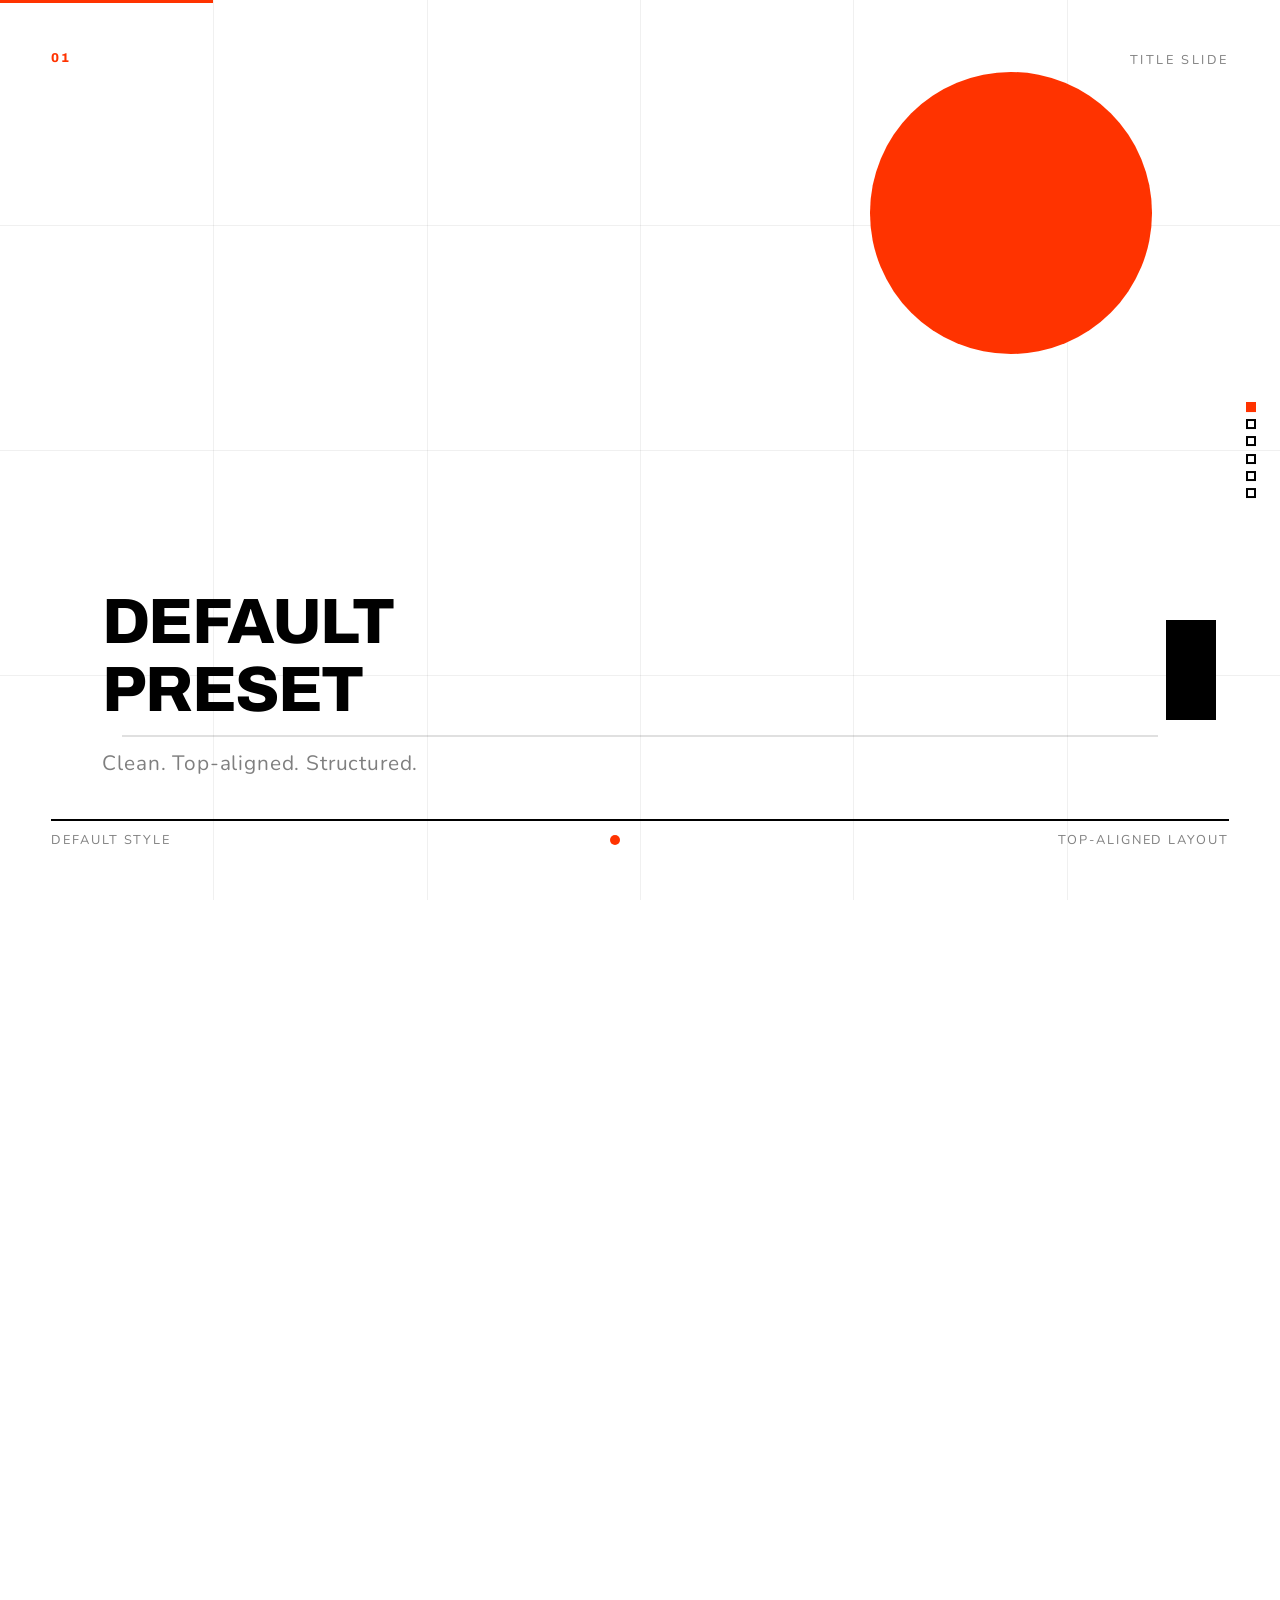
==== style-samples/00-default.html @ 344e5ce3 "update" ====
<!DOCTYPE html>
<html lang="en">
<head>
    <meta charset="UTF-8">
    <meta name="viewport" content="width=device-width, initial-scale=1.0">
    <title>Default - All Layouts</title>

    <!-- Google Fonts: Archivo (display) + Nunito (body) -->
    <link rel="preconnect" href="https://fonts.googleapis.com">
    <link rel="preconnect" href="https://fonts.gstatic.com" crossorigin>
    <link href="https://fonts.googleapis.com/css2?family=Archivo:wght@400;800&family=Nunito:wght@400;600&display=swap" rel="stylesheet">

    <style>
        /* ===========================================
           VIEWPORT FITTING: MANDATORY BASE STYLES
           =========================================== */
        html, body {
            height: 100%;
            overflow-x: hidden;
        }
        html {
            scroll-snap-type: y mandatory;
            scroll-behavior: smooth;
        }
        .slide {
            width: 100vw;
            height: 100vh;
            height: 100dvh;
            overflow: hidden;
            scroll-snap-align: start;
            display: flex;
            flex-direction: column;
            position: relative;
        }
        .slide-content {
            flex: 1;
            display: flex;
            flex-direction: column;
            justify-content: center;
            max-height: 100%;
            overflow: hidden;
            padding: var(--slide-padding);
        }
        :root {
            --title-size: clamp(1.5rem, 5vw, 4rem);
            --h2-size: clamp(1.25rem, 3.5vw, 2.5rem);
            --h3-size: clamp(1rem, 2.5vw, 1.75rem);
            --body-size: clamp(0.875rem, 1.5vw, 1.5rem);
            --small-size: clamp(0.75rem, 1.2vw, 1.125rem);
            --slide-padding: clamp(1rem, 4vw, 4rem);
            --content-gap: clamp(0.5rem, 2vw, 2rem);
            --element-gap: clamp(0.25rem, 1vw, 1rem);
        }
        .card, .container, .content-box {
            max-width: min(90vw, 1000px);
            max-height: min(80vh, 700px);
        }
        .feature-list, .bullet-list { gap: clamp(0.4rem, 1vh, 1rem); }
        .feature-list li, .bullet-list li { font-size: var(--body-size); line-height: 1.4; }
        .grid {
            display: grid;
            grid-template-columns: repeat(auto-fit, minmax(min(100%, 250px), 1fr));
            gap: clamp(0.5rem, 1.5vw, 1rem);
        }
        img, .image-container {
            max-width: 100%;
            max-height: min(50vh, 400px);
            object-fit: contain;
        }

        @media (max-height: 700px) {
            :root {
                --slide-padding: clamp(0.75rem, 3vw, 2rem);
                --content-gap: clamp(0.4rem, 1.5vw, 1rem);
                --title-size: clamp(1.25rem, 4.5vw, 2.5rem);
                --h2-size: clamp(1rem, 3vw, 1.75rem);
            }
        }
        @media (max-height: 600px) {
            :root {
                --slide-padding: clamp(0.5rem, 2.5vw, 1.5rem);
                --content-gap: clamp(0.3rem, 1vw, 0.75rem);
                --title-size: clamp(1.1rem, 4vw, 2rem);
                --body-size: clamp(0.8rem, 1.3vw, 1.125rem);
            }
            .nav-dots, .keyboard-hint, .decorative { display: none; }
        }
        @media (max-height: 500px) {
            :root {
                --slide-padding: clamp(0.4rem, 2vw, 1rem);
                --title-size: clamp(1rem, 3.5vw, 1.5rem);
                --h2-size: clamp(0.9rem, 2.5vw, 1.25rem);
                --body-size: clamp(0.75rem, 1.1vw, 1rem);
            }
        }
        @media (max-width: 600px) {
            :root { --title-size: clamp(1.25rem, 7vw, 2.5rem); }
            .grid { grid-template-columns: 1fr; }
        }
        @media (prefers-reduced-motion: reduce) {
            *, *::before, *::after {
                animation-duration: 0.01ms !important;
                transition-duration: 0.2s !important;
            }
            html { scroll-behavior: auto; }
        }

        /* ===========================================
           DEFAULT: THEME
           Based on Swiss Modern with top-aligned content
           =========================================== */
        * { margin: 0; padding: 0; box-sizing: border-box; }

        :root {
            --bg-primary: #ffffff;
            --accent: #ff3300;
            --text-primary: #000000;
            --text-secondary: rgba(0, 0, 0, 0.5);
            --grid-color: rgba(0, 0, 0, 0.06);
            --border-color: rgba(0, 0, 0, 0.12);

            --font-display: 'Archivo', sans-serif;
            --font-body: 'Nunito', sans-serif;

            --ease-out-expo: cubic-bezier(0.16, 1, 0.3, 1);
            --label-size: clamp(0.6rem, 1vw, 0.8rem);
            --subtitle-size: clamp(0.85rem, 1.8vw, 1.3rem);
            --code-size: clamp(0.65rem, 1.2vw, 0.95rem);
        }

        body {
            font-family: var(--font-body);
            background: var(--bg-primary);
            color: var(--text-primary);
            -webkit-font-smoothing: antialiased;
        }

        /* ===========================================
           SHARED: GRID BACKGROUND
           =========================================== */
        .swiss-grid {
            position: absolute;
            inset: 0;
            pointer-events: none;
        }
        .swiss-grid-line {
            position: absolute;
            background: var(--grid-color);
        }
        .swiss-grid-line.v { width: 1px; top: 0; bottom: 0; }
        .swiss-grid-line.h { height: 1px; left: 0; right: 0; }
        .swiss-grid-line:nth-child(1) { left: 16.666%; }
        .swiss-grid-line:nth-child(2) { left: 33.333%; }
        .swiss-grid-line:nth-child(3) { left: 50%; }
        .swiss-grid-line:nth-child(4) { left: 66.666%; }
        .swiss-grid-line:nth-child(5) { left: 83.333%; }
        .swiss-grid-line:nth-child(6) { top: 25%; }
        .swiss-grid-line:nth-child(7) { top: 50%; }
        .swiss-grid-line:nth-child(8) { top: 75%; }

        /* ===========================================
           SHARED: REVEAL ANIMATIONS
           =========================================== */
        .reveal {
            opacity: 0;
            transform: translateY(20px);
            transition: opacity 0.3s var(--ease-out-expo),
                        transform 0.3s var(--ease-out-expo);
        }
        .slide.visible .reveal {
            opacity: 1;
            transform: translateY(0);
        }
        .slide.visible .reveal:nth-child(1) { transition-delay: 0.05s; }
        .slide.visible .reveal:nth-child(2) { transition-delay: 0.1s; }
        .slide.visible .reveal:nth-child(3) { transition-delay: 0.15s; }
        .slide.visible .reveal:nth-child(4) { transition-delay: 0.2s; }
        .slide.visible .reveal:nth-child(5) { transition-delay: 0.25s; }
        .slide.visible .reveal:nth-child(6) { transition-delay: 0.3s; }

        /* Shared bottom rule */
        .bottom-rule {
            position: absolute;
            bottom: var(--slide-padding);
            left: var(--slide-padding);
            right: var(--slide-padding);
            display: flex;
            align-items: center;
            justify-content: space-between;
            border-top: 2px solid var(--text-primary);
            padding-top: clamp(0.3rem, 0.8vw, 0.6rem);
            opacity: 0;
            transition: opacity 0.3s ease 0.25s;
        }
        .slide.visible .bottom-rule { opacity: 1; }
        .bottom-rule span {
            font-family: var(--font-body);
            font-size: var(--label-size);
            letter-spacing: 0.15em;
            text-transform: uppercase;
            color: var(--text-secondary);
        }
        .bottom-rule .red-dot {
            width: clamp(6px, 0.8vw, 10px);
            height: clamp(6px, 0.8vw, 10px);
            background: var(--accent);
            border-radius: 50%;
        }

        /* Slide type label */
        .slide-type-label {
            position: absolute;
            top: var(--slide-padding);
            right: var(--slide-padding);
            font-size: var(--label-size);
            letter-spacing: 0.2em;
            text-transform: uppercase;
            color: var(--text-secondary);
            opacity: 0;
            transition: opacity 0.3s ease 0.15s;
        }
        .slide.visible .slide-type-label { opacity: 1; }

        /* Slide number */
        .slide-num {
            position: absolute;
            top: var(--slide-padding);
            left: var(--slide-padding);
            font-family: var(--font-display);
            font-size: var(--label-size);
            font-weight: 800;
            letter-spacing: 0.15em;
            color: var(--accent);
            opacity: 0;
            transition: opacity 0.3s ease;
        }
        .slide.visible .slide-num { opacity: 1; }

        /* ===========================================
           1. TITLE SLIDE
           Content title top-left, subtitle below with barline
           =========================================== */
        .slide.title-slide {
            background: var(--bg-primary);
            padding: var(--slide-padding);
        }

        .title-slide .slide-content {
            display: flex;
            flex-direction: column;
            justify-content: flex-end;
            padding-bottom: clamp(3rem, 8vh, 6rem);
        }

        /* Large red circle */
        .geo-circle {
            position: absolute;
            top: clamp(2rem, 8vh, 6rem);
            right: clamp(2rem, 10vw, 8rem);
            width: clamp(120px, 22vw, 300px);
            height: clamp(120px, 22vw, 300px);
            border-radius: 50%;
            background: var(--accent);
            transform: scale(0);
            opacity: 0;
            transition: transform 0.3s var(--ease-out-expo) 0.12s,
                        opacity 0.25s ease 0.12s;
        }
        .slide.visible .geo-circle {
            transform: scale(1);
            opacity: 1;
        }

        /* Black rectangle */
        .geo-rect {
            position: absolute;
            bottom: clamp(5rem, 20vh, 14rem);
            right: clamp(1.5rem, 5vw, 4rem);
            width: clamp(25px, 4vw, 50px);
            height: clamp(50px, 9vw, 100px);
            background: var(--text-primary);
            transform: scaleY(0);
            transform-origin: bottom;
            opacity: 0;
            transition: transform 0.3s var(--ease-out-expo) 0.2s,
                        opacity 0.2s ease 0.2s;
        }
        .slide.visible .geo-rect {
            transform: scaleY(1);
            opacity: 1;
        }

        .title-slide h1 {
            font-family: var(--font-display);
            font-size: var(--title-size);
            font-weight: 800;
            line-height: 1.05;
            letter-spacing: -0.03em;
            text-transform: uppercase;
            max-width: 60%;
        }

        /* Slim barline below title with equal left/right margin */
        .title-barline {
            width: calc(100% - clamp(1rem, 3vw, 3rem));
            height: 2px;
            background: var(--border-color);
            margin: clamp(0.4rem, 1vw, 0.75rem) auto;
            margin-left: clamp(0.5rem, 1.5vw, 1.5rem);
            margin-right: clamp(0.5rem, 1.5vw, 1.5rem);
            transform: scaleX(0);
            transform-origin: left;
            transition: transform 0.4s var(--ease-out-expo) 0.15s;
        }
        .slide.visible .title-barline { transform: scaleX(1); }

        .title-slide .subtitle {
            font-family: var(--font-body);
            font-size: var(--subtitle-size);
            color: var(--text-secondary);
            letter-spacing: 0.04em;
        }

        /* ===========================================
           2. CONTENT SLIDE
           Title top-left, body top-aligned
           =========================================== */
        .slide.content-slide {
            background: var(--bg-primary);
            padding: var(--slide-padding);
        }

        .content-slide .slide-content {
            display: grid;
            grid-template-columns: 1fr 1fr;
            gap: clamp(2rem, 5vw, 5rem);
            align-items: start;
            justify-content: start;
            padding-top: clamp(3rem, 6vh, 5rem);
            padding-bottom: clamp(3rem, 6vh, 5rem);
        }

        .content-left h2 {
            font-family: var(--font-display);
            font-size: var(--h2-size);
            font-weight: 800;
            text-transform: uppercase;
            letter-spacing: -0.02em;
            line-height: 1.1;
        }

        .content-left .red-bar {
            width: clamp(40px, 6vw, 80px);
            height: 4px;
            background: var(--accent);
            margin-top: clamp(0.5rem, 1.5vw, 1rem);
            margin-bottom: clamp(0.5rem, 1.5vw, 1rem);
            transform: scaleX(0);
            transform-origin: left;
            transition: transform 0.4s var(--ease-out-expo) 0.15s;
        }
        .slide.visible .content-left .red-bar { transform: scaleX(1); }

        .content-left .lead-text {
            font-size: var(--body-size);
            color: var(--text-secondary);
            line-height: 1.6;
            max-width: 35ch;
        }

        .content-right {
            display: flex;
            flex-direction: column;
            gap: clamp(0.5rem, 1.2vh, 1rem);
        }

        .content-right .bullet-item {
            display: flex;
            align-items: flex-start;
            gap: clamp(0.5rem, 1.2vw, 1rem);
            font-size: var(--body-size);
            line-height: 1.5;
        }

        .bullet-marker {
            flex-shrink: 0;
            width: clamp(16px, 2vw, 24px);
            height: clamp(16px, 2vw, 24px);
            border: 2px solid var(--text-primary);
            margin-top: 2px;
        }
        .bullet-marker.circle { border-radius: 50%; }
        .bullet-marker.filled { background: var(--accent); border-color: var(--accent); }

        .bullet-item strong {
            font-weight: 600;
            display: block;
            font-family: var(--font-display);
            font-size: clamp(0.7rem, 1.2vw, 0.9rem);
            text-transform: uppercase;
            letter-spacing: 0.03em;
        }

        .bullet-item .desc {
            color: var(--text-secondary);
            font-size: var(--small-size);
        }

        @media (max-width: 600px) {
            .content-slide .slide-content {
                grid-template-columns: 1fr;
                gap: var(--content-gap);
            }
        }

        /* ===========================================
           3. FEATURE GRID SLIDE
           Title top-left, grid top-aligned
           =========================================== */
        .slide.grid-slide {
            background: var(--bg-primary);
            padding: var(--slide-padding);
        }

        .grid-slide .slide-content {
            display: flex;
            flex-direction: column;
            justify-content: flex-start;
            gap: var(--content-gap);
            padding-top: clamp(3rem, 6vh, 5rem);
            padding-bottom: clamp(3rem, 6vh, 5rem);
        }

        .grid-slide h2 {
            font-family: var(--font-display);
            font-size: var(--h2-size);
            font-weight: 800;
            text-transform: uppercase;
            letter-spacing: -0.02em;
        }

        .swiss-feature-grid {
            display: grid;
            grid-template-columns: repeat(3, 1fr);
            gap: 0;
            border: 2px solid var(--text-primary);
        }

        .swiss-feature-cell {
            padding: clamp(0.75rem, 2vw, 1.5rem);
            border-right: 1px solid var(--border-color);
            border-bottom: 1px solid var(--border-color);
            position: relative;
        }
        .swiss-feature-cell:nth-child(3n) { border-right: none; }
        .swiss-feature-cell:nth-child(n+4) { border-bottom: none; }

        .cell-number {
            font-family: var(--font-display);
            font-size: clamp(1.5rem, 3vw, 2.5rem);
            font-weight: 800;
            color: var(--accent);
            line-height: 1;
            margin-bottom: clamp(0.3rem, 0.8vw, 0.5rem);
        }

        .swiss-feature-cell h3 {
            font-family: var(--font-display);
            font-size: clamp(0.65rem, 1.1vw, 0.85rem);
            font-weight: 800;
            text-transform: uppercase;
            letter-spacing: 0.05em;
            margin-bottom: clamp(0.15rem, 0.4vw, 0.3rem);
        }

        .swiss-feature-cell p {
            font-size: var(--small-size);
            color: var(--text-secondary);
            line-height: 1.4;
        }

        @media (max-width: 600px) {
            .swiss-feature-grid { grid-template-columns: repeat(2, 1fr); }
            .swiss-feature-cell:nth-child(3n) { border-right: 1px solid var(--border-color); }
            .swiss-feature-cell:nth-child(2n) { border-right: none; }
            .swiss-feature-cell:nth-child(n+4) { border-bottom: 1px solid var(--border-color); }
            .swiss-feature-cell:nth-child(n+5) { border-bottom: none; }
        }

        /* ===========================================
           4. CODE SLIDE
           =========================================== */
        .slide.code-slide {
            background: var(--bg-primary);
            padding: var(--slide-padding);
        }

        .code-slide .slide-content {
            display: flex;
            flex-direction: column;
            justify-content: flex-start;
            gap: var(--content-gap);
            padding-top: clamp(3rem, 6vh, 5rem);
            padding-bottom: clamp(3rem, 6vh, 5rem);
        }

        .code-slide h2 {
            font-family: var(--font-display);
            font-size: var(--h2-size);
            font-weight: 800;
            text-transform: uppercase;
            letter-spacing: -0.02em;
        }

        .code-container {
            border: 2px solid var(--text-primary);
            background: #fafafa;
        }

        .code-tab-bar {
            display: flex;
            border-bottom: 2px solid var(--text-primary);
        }

        .code-tab {
            padding: clamp(0.3rem, 0.8vw, 0.6rem) clamp(0.75rem, 2vw, 1.5rem);
            font-family: var(--font-display);
            font-size: var(--small-size);
            font-weight: 800;
            text-transform: uppercase;
            letter-spacing: 0.1em;
            border-right: 1px solid var(--border-color);
        }
        .code-tab.active {
            background: var(--text-primary);
            color: var(--bg-primary);
        }

        .code-container pre {
            padding: clamp(0.75rem, 2vw, 1.5rem);
            font-family: 'Courier New', monospace;
            font-size: var(--code-size);
            line-height: 1.7;
            overflow-x: auto;
        }

        .code-container .kw { color: var(--accent); font-weight: 600; }
        .code-container .str { color: #2e7d32; }
        .code-container .fn { color: #1565c0; }
        .code-container .cm { color: rgba(0,0,0,0.35); font-style: italic; }
        .code-container .num { color: #e65100; }

        /* ===========================================
           5. QUOTE SLIDE
           =========================================== */
        .slide.quote-slide {
            background: var(--text-primary);
            color: var(--bg-primary);
            padding: var(--slide-padding);
        }

        .quote-slide .slide-content {
            display: flex;
            flex-direction: column;
            justify-content: center;
            padding-left: clamp(3rem, 10vw, 10rem);
            padding-right: clamp(3rem, 10vw, 10rem);
        }

        .quote-slide .red-bar-h {
            width: clamp(60px, 8vw, 120px);
            height: 4px;
            background: var(--accent);
            margin-bottom: clamp(1rem, 3vw, 2rem);
            transform: scaleX(0);
            transform-origin: left;
            transition: transform 0.4s var(--ease-out-expo) 0.1s;
        }
        .slide.visible .quote-slide .red-bar-h,
        .quote-slide.visible .red-bar-h { transform: scaleX(1); }

        .quote-slide blockquote {
            font-family: var(--font-display);
            font-size: clamp(1.25rem, 3.5vw, 2.75rem);
            font-weight: 800;
            line-height: 1.2;
            letter-spacing: -0.02em;
            text-transform: uppercase;
            max-width: 18ch;
        }

        .quote-slide .attribution {
            font-family: var(--font-body);
            font-size: var(--body-size);
            color: rgba(255, 255, 255, 0.4);
            margin-top: clamp(1rem, 2.5vw, 2rem);
            letter-spacing: 0.1em;
            text-transform: uppercase;
        }

        .quote-slide .bottom-rule { border-color: rgba(255,255,255,0.2); }
        .quote-slide .bottom-rule span { color: rgba(255,255,255,0.3); }
        .quote-slide .slide-type-label { color: rgba(255,255,255,0.3); }
        .quote-slide .slide-num { color: var(--accent); }

        /* Large outline circle on quote slide */
        .quote-circle {
            position: absolute;
            right: clamp(2rem, 8vw, 6rem);
            top: 50%;
            transform: translateY(-50%) scale(0);
            width: clamp(150px, 28vw, 350px);
            height: clamp(150px, 28vw, 350px);
            border: 3px solid rgba(255, 255, 255, 0.06);
            border-radius: 50%;
            opacity: 0;
            transition: transform 0.4s var(--ease-out-expo) 0.15s,
                        opacity 0.3s ease 0.15s;
        }
        .quote-slide.visible .quote-circle {
            transform: translateY(-50%) scale(1);
            opacity: 1;
        }

        /* ===========================================
           6. IMAGE SLIDE
           =========================================== */
        .slide.image-slide {
            background: var(--bg-primary);
            padding: var(--slide-padding);
        }

        .image-slide .slide-content {
            display: grid;
            grid-template-columns: 1fr 1fr;
            gap: clamp(2rem, 5vw, 5rem);
            align-items: start;
            padding-top: clamp(3rem, 6vh, 5rem);
            padding-bottom: clamp(3rem, 6vh, 5rem);
        }

        .image-slide h2 {
            font-family: var(--font-display);
            font-size: var(--h2-size);
            font-weight: 800;
            text-transform: uppercase;
            letter-spacing: -0.02em;
            line-height: 1.1;
        }

        .image-slide .image-desc {
            font-size: var(--body-size);
            color: var(--text-secondary);
            line-height: 1.6;
            margin-top: clamp(0.5rem, 1.5vw, 1rem);
        }

        .image-placeholder {
            aspect-ratio: 4/3;
            max-height: min(50vh, 400px);
            border: 2px solid var(--text-primary);
            display: flex;
            flex-direction: column;
            align-items: center;
            justify-content: center;
            gap: clamp(0.3rem, 1vw, 0.75rem);
            position: relative;
        }

        /* Red corner accent on image */
        .image-placeholder::before {
            content: '';
            position: absolute;
            top: -2px;
            right: -2px;
            width: clamp(30px, 5vw, 60px);
            height: clamp(30px, 5vw, 60px);
            border-top: 4px solid var(--accent);
            border-right: 4px solid var(--accent);
        }

        .image-placeholder .ph-icon {
            font-size: clamp(2rem, 4vw, 3.5rem);
            color: var(--border-color);
        }
        .image-placeholder .ph-text {
            font-size: var(--small-size);
            color: var(--text-secondary);
            letter-spacing: 0.15em;
            text-transform: uppercase;
        }

        @media (max-width: 600px) {
            .image-slide .slide-content {
                grid-template-columns: 1fr;
                gap: var(--content-gap);
            }
        }

        /* ===========================================
           NAV DOTS
           =========================================== */
        .nav-dots {
            position: fixed;
            right: clamp(0.75rem, 2vw, 1.5rem);
            top: 50%;
            transform: translateY(-50%);
            display: flex;
            flex-direction: column;
            gap: clamp(6px, 0.8vh, 10px);
            z-index: 100;
        }
        .nav-dot {
            width: clamp(8px, 0.8vw, 10px);
            height: clamp(8px, 0.8vw, 10px);
            border: 2px solid var(--text-primary);
            background: transparent;
            cursor: pointer;
            transition: background 0.2s ease;
            padding: 0;
        }
        .nav-dot.active {
            background: var(--accent);
            border-color: var(--accent);
        }
        /* Invert dots on dark slides */
        .dots-inverted .nav-dot { border-color: #fff; }
        .dots-inverted .nav-dot.active { background: var(--accent); border-color: var(--accent); }

        .progress-bar {
            position: fixed;
            top: 0;
            left: 0;
            height: 3px;
            background: var(--accent);
            z-index: 100;
            transition: width 0.3s ease;
        }

        /* ===========================================
           RESPONSIVE OVERRIDES
           =========================================== */
        @media (max-height: 600px) {
            .geo-circle, .geo-rect, .swiss-grid, .quote-circle { display: none; }
        }
        @media (max-width: 600px) {
            .title-slide h1 { max-width: 100%; }
            .geo-circle {
                width: clamp(80px, 30vw, 160px);
                height: clamp(80px, 30vw, 160px);
            }
            .geo-rect { display: none; }
        }
    </style>
</head>
<body>

    <div class="progress-bar" id="progressBar"></div>
    <nav class="nav-dots" id="navDots"></nav>

    <!-- ============================================
         SLIDE 1: TITLE SLIDE
         Title top-left with barline + subtitle below
         ============================================ -->
    <section class="slide title-slide" data-slide="1">
        <div class="swiss-grid decorative">
            <div class="swiss-grid-line v"></div><div class="swiss-grid-line v"></div>
            <div class="swiss-grid-line v"></div><div class="swiss-grid-line v"></div>
            <div class="swiss-grid-line v"></div>
            <div class="swiss-grid-line h"></div><div class="swiss-grid-line h"></div>
            <div class="swiss-grid-line h"></div>
        </div>
        <div class="geo-circle decorative"></div>
        <div class="geo-rect decorative"></div>
        <div class="slide-num">01</div>
        <div class="slide-type-label">Title Slide</div>
        <div class="slide-content">
            <h1 class="reveal">Default<br>Preset</h1>
            <div class="title-barline reveal"></div>
            <p class="subtitle reveal">Clean. Top-aligned. Structured.</p>
        </div>
        <div class="bottom-rule">
            <span>Default Style</span>
            <div class="red-dot"></div>
            <span>Top-Aligned Layout</span>
        </div>
    </section>

    <!-- ============================================
         SLIDE 2: CONTENT SLIDE
         Title + body top-aligned
         ============================================ -->
    <section class="slide content-slide" data-slide="2">
        <div class="swiss-grid decorative">
            <div class="swiss-grid-line v"></div><div class="swiss-grid-line v"></div>
            <div class="swiss-grid-line v"></div><div class="swiss-grid-line v"></div>
            <div class="swiss-grid-line v"></div>
            <div class="swiss-grid-line h"></div><div class="swiss-grid-line h"></div>
            <div class="swiss-grid-line h"></div>
        </div>
        <div class="slide-num">02</div>
        <div class="slide-type-label">Content Slide</div>
        <div class="slide-content">
            <div class="content-left">
                <h2 class="reveal">Design<br>Principles</h2>
                <div class="red-bar"></div>
                <p class="lead-text reveal">Content is top-aligned for a structured, document-like reading flow. No vertical centering — everything anchors to the top.</p>
            </div>
            <div class="content-right">
                <div class="bullet-item reveal">
                    <div class="bullet-marker"></div>
                    <div>
                        <strong>Top alignment</strong>
                        <span class="desc">Content starts at the top for natural reading flow.</span>
                    </div>
                </div>
                <div class="bullet-item reveal">
                    <div class="bullet-marker circle"></div>
                    <div>
                        <strong>Title barline</strong>
                        <span class="desc">Slim divider separates title from subtitle with equal margins.</span>
                    </div>
                </div>
                <div class="bullet-item reveal">
                    <div class="bullet-marker filled"></div>
                    <div>
                        <strong>Swiss foundation</strong>
                        <span class="desc">Built on Swiss Modern — grid, geometry, red accent.</span>
                    </div>
                </div>
                <div class="bullet-item reveal">
                    <div class="bullet-marker"></div>
                    <div>
                        <strong>Structured layout</strong>
                        <span class="desc">Predictable content placement across all slide types.</span>
                    </div>
                </div>
            </div>
        </div>
        <div class="bottom-rule">
            <span>Principles</span>
            <div class="red-dot"></div>
            <span>02 / 06</span>
        </div>
    </section>

    <!-- ============================================
         SLIDE 3: FEATURE GRID SLIDE
         ============================================ -->
    <section class="slide grid-slide" data-slide="3">
        <div class="swiss-grid decorative">
            <div class="swiss-grid-line v"></div><div class="swiss-grid-line v"></div>
            <div class="swiss-grid-line v"></div><div class="swiss-grid-line v"></div>
            <div class="swiss-grid-line v"></div>
            <div class="swiss-grid-line h"></div><div class="swiss-grid-line h"></div>
            <div class="swiss-grid-line h"></div>
        </div>
        <div class="slide-num">03</div>
        <div class="slide-type-label">Feature Grid</div>
        <div class="slide-content">
            <h2 class="reveal">Capabilities</h2>
            <div class="swiss-feature-grid reveal">
                <div class="swiss-feature-cell">
                    <div class="cell-number">01</div>
                    <h3>Grid System</h3>
                    <p>6-column precision layout with baseline alignment</p>
                </div>
                <div class="swiss-feature-cell">
                    <div class="cell-number">02</div>
                    <h3>Type Scale</h3>
                    <p>Fluid clamp-based sizing from mobile to 4K</p>
                </div>
                <div class="swiss-feature-cell">
                    <div class="cell-number">03</div>
                    <h3>Motion</h3>
                    <p>Fast, professional transitions under 300ms</p>
                </div>
                <div class="swiss-feature-cell">
                    <div class="cell-number">04</div>
                    <h3>Geometry</h3>
                    <p>Pure CSS shapes as compositional accents</p>
                </div>
                <div class="swiss-feature-cell">
                    <div class="cell-number">05</div>
                    <h3>Color</h3>
                    <p>Black, white, red — nothing more needed</p>
                </div>
                <div class="swiss-feature-cell">
                    <div class="cell-number">06</div>
                    <h3>Accessible</h3>
                    <p>Keyboard nav, ARIA labels, reduced motion</p>
                </div>
            </div>
        </div>
        <div class="bottom-rule">
            <span>Features</span>
            <div class="red-dot"></div>
            <span>03 / 06</span>
        </div>
    </section>

    <!-- ============================================
         SLIDE 4: CODE SLIDE
         ============================================ -->
    <section class="slide code-slide" data-slide="4">
        <div class="swiss-grid decorative">
            <div class="swiss-grid-line v"></div><div class="swiss-grid-line v"></div>
            <div class="swiss-grid-line v"></div><div class="swiss-grid-line v"></div>
            <div class="swiss-grid-line v"></div>
            <div class="swiss-grid-line h"></div><div class="swiss-grid-line h"></div>
            <div class="swiss-grid-line h"></div>
        </div>
        <div class="slide-num">04</div>
        <div class="slide-type-label">Code Slide</div>
        <div class="slide-content">
            <h2 class="reveal">Configuration</h2>
            <div class="code-container reveal">
                <div class="code-tab-bar">
                    <div class="code-tab active">Theme.css</div>
                    <div class="code-tab">Layout</div>
                    <div class="code-tab">Grid</div>
                </div>
                <pre><span class="cm">/* Default — top-aligned Swiss Modern variant */</span>
<span class="kw">:root</span> {
    <span class="fn">--bg</span>:      <span class="str">#ffffff</span>;
    <span class="fn">--text</span>:    <span class="str">#000000</span>;
    <span class="fn">--accent</span>:  <span class="str">#ff3300</span>;

    <span class="fn">--font-display</span>: <span class="str">'Archivo'</span>, sans-serif;
    <span class="fn">--font-body</span>:    <span class="str">'Nunito'</span>, sans-serif;

    <span class="cm">/* Grid: 6 columns, strict alignment */</span>
    <span class="fn">--cols</span>:    <span class="num">6</span>;
    <span class="fn">--gutter</span>: <span class="kw">clamp</span>(<span class="num">0.5rem</span>, <span class="num">2vw</span>, <span class="num">2rem</span>);
}</pre>
            </div>
        </div>
        <div class="bottom-rule">
            <span>Setup</span>
            <div class="red-dot"></div>
            <span>04 / 06</span>
        </div>
    </section>

    <!-- ============================================
         SLIDE 5: QUOTE SLIDE
         ============================================ -->
    <section class="slide quote-slide" data-slide="5">
        <div class="quote-circle decorative"></div>
        <div class="slide-num">05</div>
        <div class="slide-type-label">Quote Slide</div>
        <div class="slide-content">
            <div class="red-bar-h reveal"></div>
            <blockquote class="reveal">
                Less, but better.
            </blockquote>
            <p class="attribution reveal">— Dieter Rams</p>
        </div>
        <div class="bottom-rule">
            <span>Inspiration</span>
            <div class="red-dot"></div>
            <span>05 / 06</span>
        </div>
    </section>

    <!-- ============================================
         SLIDE 6: IMAGE SLIDE
         ============================================ -->
    <section class="slide image-slide" data-slide="6">
        <div class="swiss-grid decorative">
            <div class="swiss-grid-line v"></div><div class="swiss-grid-line v"></div>
            <div class="swiss-grid-line v"></div><div class="swiss-grid-line v"></div>
            <div class="swiss-grid-line v"></div>
            <div class="swiss-grid-line h"></div><div class="swiss-grid-line h"></div>
            <div class="swiss-grid-line h"></div>
        </div>
        <div class="slide-num">06</div>
        <div class="slide-type-label">Image Slide</div>
        <div class="slide-content">
            <div>
                <h2 class="reveal">Visual<br>Reference</h2>
                <p class="image-desc reveal">Images are framed with precision — bordered, aligned to the grid, and accented with geometric marks.</p>
            </div>
            <div class="image-placeholder reveal">
                <div class="ph-icon">&#9633;</div>
                <div class="ph-text">Your image here</div>
            </div>
        </div>
        <div class="bottom-rule">
            <span>Media</span>
            <div class="red-dot"></div>
            <span>06 / 06</span>
        </div>
    </section>

    <script>
        /* ===========================================
           SLIDE PRESENTATION CONTROLLER
           =========================================== */
        class SlidePresentation {
            constructor() {
                this.slides = document.querySelectorAll('.slide');
                this.currentSlide = 0;
                this.setupIntersectionObserver();
                this.setupKeyboardNav();
                this.setupTouchNav();
                this.setupProgressBar();
                this.setupNavDots();
            }

            setupIntersectionObserver() {
                const observer = new IntersectionObserver(
                    (entries) => {
                        entries.forEach((entry) => {
                            if (entry.isIntersecting) {
                                entry.target.classList.add('visible');
                                const idx = Array.from(this.slides).indexOf(entry.target);
                                if (idx !== -1) {
                                    this.currentSlide = idx;
                                    this.updateNavDots();
                                    this.updateProgressBar();
                                    this.updateDotColors();
                                }
                            }
                        });
                    },
                    { threshold: 0.15 }
                );
                this.slides.forEach(slide => observer.observe(slide));
            }

            setupKeyboardNav() {
                document.addEventListener('keydown', (e) => {
                    if (['ArrowDown', 'ArrowRight', ' ', 'PageDown'].includes(e.key)) {
                        e.preventDefault();
                        this.goToSlide(this.currentSlide + 1);
                    } else if (['ArrowUp', 'ArrowLeft', 'PageUp'].includes(e.key)) {
                        e.preventDefault();
                        this.goToSlide(this.currentSlide - 1);
                    }
                });
            }

            setupTouchNav() {
                let startY = 0;
                document.addEventListener('touchstart', (e) => { startY = e.touches[0].clientY; });
                document.addEventListener('touchend', (e) => {
                    const diff = startY - e.changedTouches[0].clientY;
                    if (Math.abs(diff) > 50) {
                        this.goToSlide(this.currentSlide + (diff > 0 ? 1 : -1));
                    }
                });
            }

            setupProgressBar() {
                this.progressBar = document.getElementById('progressBar');
                this.updateProgressBar();
            }

            updateProgressBar() {
                if (!this.progressBar) return;
                const pct = ((this.currentSlide + 1) / this.slides.length) * 100;
                this.progressBar.style.width = pct + '%';
            }

            setupNavDots() {
                const container = document.getElementById('navDots');
                if (!container) return;
                this.slides.forEach((_, i) => {
                    const dot = document.createElement('button');
                    dot.className = 'nav-dot' + (i === 0 ? ' active' : '');
                    dot.setAttribute('aria-label', 'Go to slide ' + (i + 1));
                    dot.addEventListener('click', () => this.goToSlide(i));
                    container.appendChild(dot);
                });
            }

            updateNavDots() {
                document.querySelectorAll('.nav-dot').forEach((dot, i) => {
                    dot.classList.toggle('active', i === this.currentSlide);
                });
            }

            /* Invert nav dot colors on dark slides */
            updateDotColors() {
                const container = document.getElementById('navDots');
                if (!container) return;
                const current = this.slides[this.currentSlide];
                container.classList.toggle('dots-inverted', current.classList.contains('quote-slide'));
            }

            goToSlide(idx) {
                if (idx < 0 || idx >= this.slides.length) return;
                this.slides[idx].scrollIntoView({ behavior: 'smooth' });
            }
        }

        new SlidePresentation();
    </script>

</body>
</html>
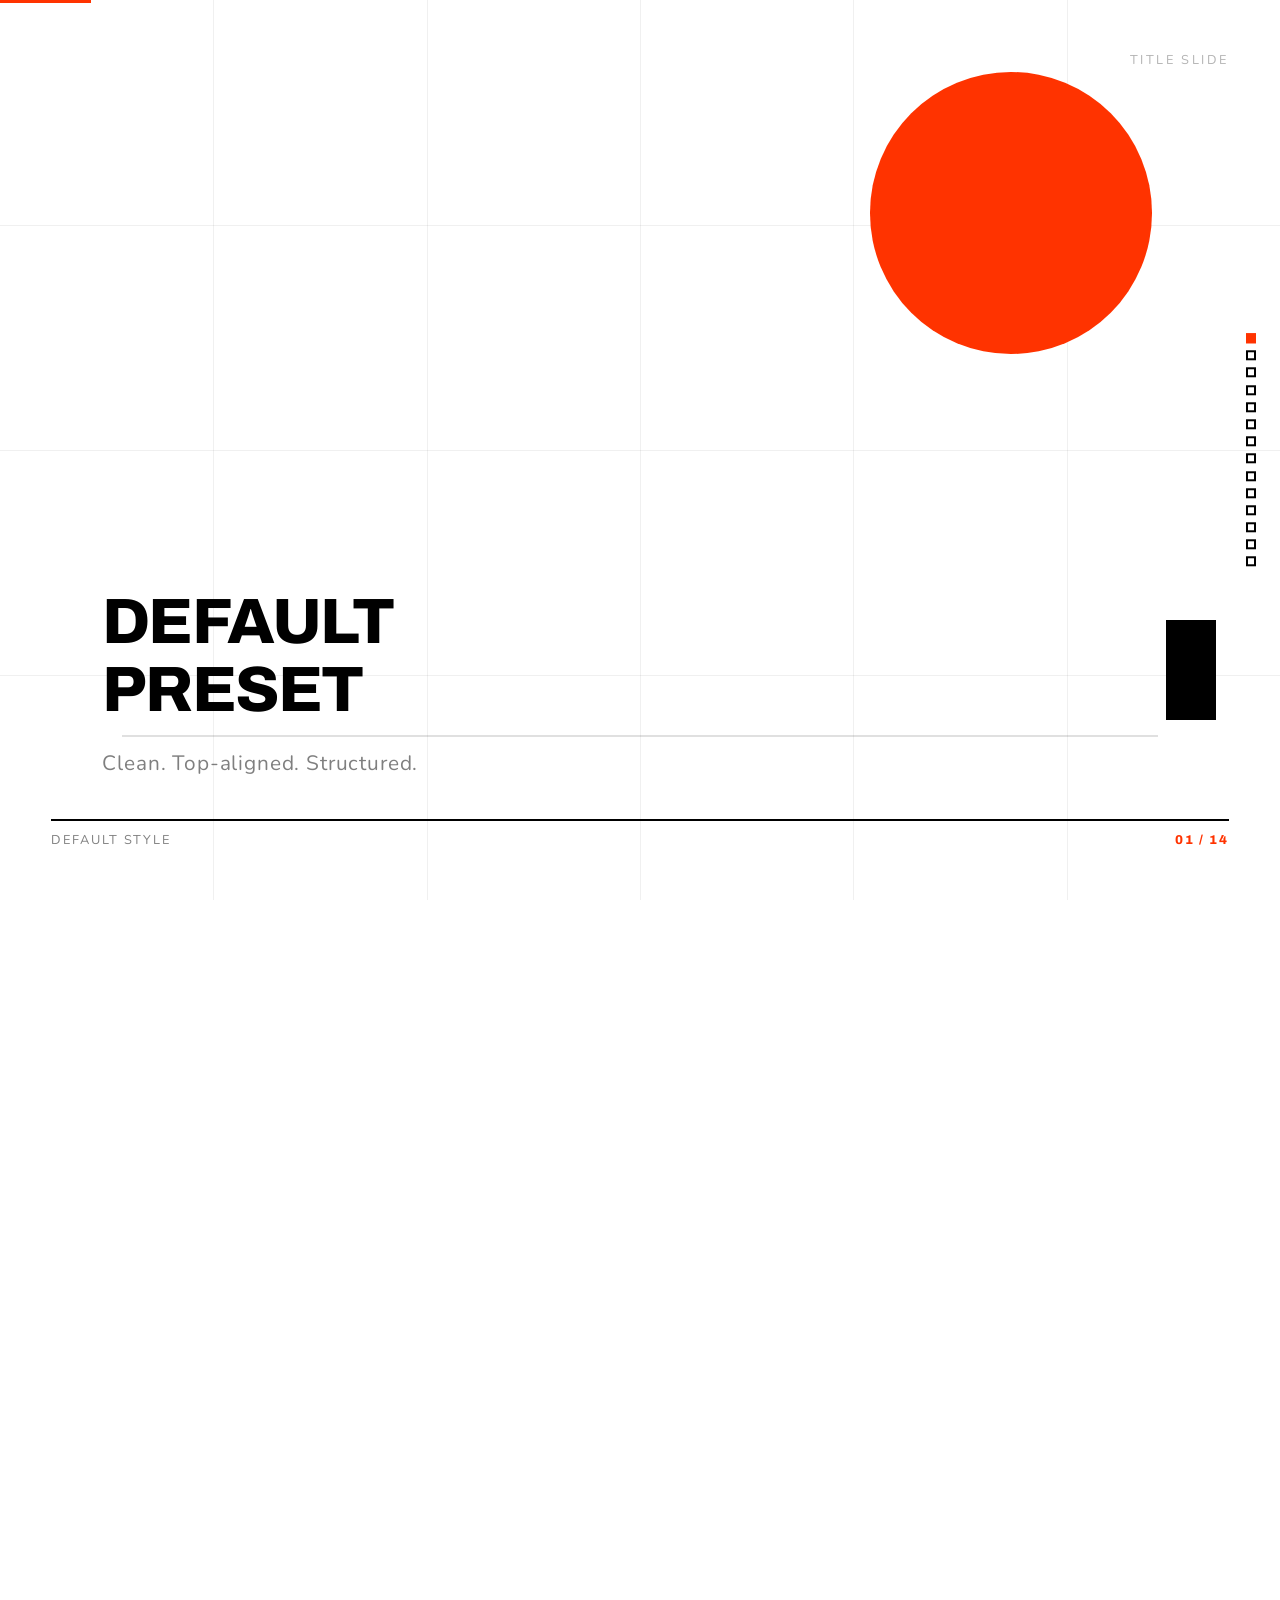
==== commit d8659b53: "Restructure project with 14 slide layouts, 3 presets, and content types reference - Add 8 new layout" ====
--- a/style-samples/00-default.html
+++ b/style-samples/00-default.html
@@ -200,41 +200,94 @@
             text-transform: uppercase;
             color: var(--text-secondary);
         }
-        .bottom-rule .red-dot {
-            width: clamp(6px, 0.8vw, 10px);
-            height: clamp(6px, 0.8vw, 10px);
-            background: var(--accent);
-            border-radius: 50%;
-        }
-
-        /* Slide type label */
-        .slide-type-label {
+
+
+        /* Section title — top-right breadcrumb label */
+        .section-title {
             position: absolute;
             top: var(--slide-padding);
             right: var(--slide-padding);
+            font-family: var(--font-body);
             font-size: var(--label-size);
             letter-spacing: 0.2em;
             text-transform: uppercase;
-            color: var(--text-secondary);
+            color: rgba(0, 0, 0, 0.3);
             opacity: 0;
             transition: opacity 0.3s ease 0.15s;
         }
-        .slide.visible .slide-type-label { opacity: 1; }
-
-        /* Slide number */
-        .slide-num {
+        .slide.visible .section-title { opacity: 1; }
+        /* Invert on dark slides */
+        .quote-slide .section-title { color: rgba(255, 255, 255, 0.25); }
+
+        /* Slide number in bottom-rule — accent color */
+        .bottom-rule .slide-num {
+            font-family: var(--font-display);
+            font-weight: 800;
+            letter-spacing: 0.15em;
+            color: var(--accent);
+        }
+
+        /* Slide title — top-left header on content slides, single line + red bar */
+        .slide-title {
             position: absolute;
             top: var(--slide-padding);
             left: var(--slide-padding);
             font-family: var(--font-display);
-            font-size: var(--label-size);
+            font-size: var(--h2-size);
             font-weight: 800;
-            letter-spacing: 0.15em;
-            color: var(--accent);
+            text-transform: uppercase;
+            letter-spacing: -0.02em;
+            line-height: 1.1;
+            white-space: nowrap;
+            color: var(--text-primary);
             opacity: 0;
-            transition: opacity 0.3s ease;
-        }
-        .slide.visible .slide-num { opacity: 1; }
+            transform: translateY(12px);
+            transition: opacity 0.3s var(--ease-out-expo) 0.05s,
+                        transform 0.3s var(--ease-out-expo) 0.05s;
+        }
+        .slide.visible .slide-title {
+            opacity: 1;
+            transform: translateY(0);
+        }
+        /* Red bar under slide title */
+        .slide-title::after {
+            content: '';
+            display: block;
+            width: 100%;
+            height: 4px;
+            background: var(--accent);
+            margin-top: clamp(0.3rem, 0.8vw, 0.5rem);
+            transform: scaleX(0);
+            transform-origin: left;
+            transition: transform 0.4s var(--ease-out-expo) 0.15s;
+        }
+        .slide.visible .slide-title::after { transform: scaleX(1); }
+
+        /* Slide subtitle — below title, body font, muted */
+        .slide-subtitle {
+            position: absolute;
+            top: calc(var(--slide-padding) + var(--h2-size) + clamp(1.2rem, 2.5vh, 2rem));
+            left: var(--slide-padding);
+            font-family: var(--font-body);
+            font-size: clamp(0.75rem, 1.3vw, 1.1rem);
+            font-weight: 400;
+            color: rgba(0, 0, 0, 0.45);
+            letter-spacing: 0.02em;
+            line-height: 1.4;
+            max-width: 50%;
+            display: -webkit-box;
+            -webkit-line-clamp: 2;
+            -webkit-box-orient: vertical;
+            overflow: hidden;
+            opacity: 0;
+            transform: translateY(10px);
+            transition: opacity 0.3s var(--ease-out-expo) 0.12s,
+                        transform 0.3s var(--ease-out-expo) 0.12s;
+        }
+        .slide.visible .slide-subtitle {
+            opacity: 1;
+            transform: translateY(0);
+        }
 
         /* ===========================================
            1. TITLE SLIDE
@@ -336,30 +389,10 @@
             gap: clamp(2rem, 5vw, 5rem);
             align-items: start;
             justify-content: start;
-            padding-top: clamp(3rem, 6vh, 5rem);
+            /* Extra top padding to clear the absolute-positioned slide-title */
+            padding-top: clamp(5rem, 12vh, 9rem);
             padding-bottom: clamp(3rem, 6vh, 5rem);
         }
-
-        .content-left h2 {
-            font-family: var(--font-display);
-            font-size: var(--h2-size);
-            font-weight: 800;
-            text-transform: uppercase;
-            letter-spacing: -0.02em;
-            line-height: 1.1;
-        }
-
-        .content-left .red-bar {
-            width: clamp(40px, 6vw, 80px);
-            height: 4px;
-            background: var(--accent);
-            margin-top: clamp(0.5rem, 1.5vw, 1rem);
-            margin-bottom: clamp(0.5rem, 1.5vw, 1rem);
-            transform: scaleX(0);
-            transform-origin: left;
-            transition: transform 0.4s var(--ease-out-expo) 0.15s;
-        }
-        .slide.visible .content-left .red-bar { transform: scaleX(1); }
 
         .content-left .lead-text {
             font-size: var(--body-size);
@@ -427,16 +460,8 @@
             flex-direction: column;
             justify-content: flex-start;
             gap: var(--content-gap);
-            padding-top: clamp(3rem, 6vh, 5rem);
+            padding-top: clamp(5rem, 12vh, 9rem);
             padding-bottom: clamp(3rem, 6vh, 5rem);
-        }
-
-        .grid-slide h2 {
-            font-family: var(--font-display);
-            font-size: var(--h2-size);
-            font-weight: 800;
-            text-transform: uppercase;
-            letter-spacing: -0.02em;
         }
 
         .swiss-feature-grid {
@@ -500,16 +525,8 @@
             flex-direction: column;
             justify-content: flex-start;
             gap: var(--content-gap);
-            padding-top: clamp(3rem, 6vh, 5rem);
+            padding-top: clamp(5rem, 12vh, 9rem);
             padding-bottom: clamp(3rem, 6vh, 5rem);
-        }
-
-        .code-slide h2 {
-            font-family: var(--font-display);
-            font-size: var(--h2-size);
-            font-weight: 800;
-            text-transform: uppercase;
-            letter-spacing: -0.02em;
         }
 
         .code-container {
@@ -600,7 +617,6 @@
 
         .quote-slide .bottom-rule { border-color: rgba(255,255,255,0.2); }
         .quote-slide .bottom-rule span { color: rgba(255,255,255,0.3); }
-        .quote-slide .slide-type-label { color: rgba(255,255,255,0.3); }
         .quote-slide .slide-num { color: var(--accent); }
 
         /* Large outline circle on quote slide */
@@ -635,17 +651,8 @@
             grid-template-columns: 1fr 1fr;
             gap: clamp(2rem, 5vw, 5rem);
             align-items: start;
-            padding-top: clamp(3rem, 6vh, 5rem);
+            padding-top: clamp(5rem, 12vh, 9rem);
             padding-bottom: clamp(3rem, 6vh, 5rem);
-        }
-
-        .image-slide h2 {
-            font-family: var(--font-display);
-            font-size: var(--h2-size);
-            font-weight: 800;
-            text-transform: uppercase;
-            letter-spacing: -0.02em;
-            line-height: 1.1;
         }
 
         .image-slide .image-desc {
@@ -698,6 +705,592 @@
         }
 
         /* ===========================================
+           7. SECTION DIVIDER
+           =========================================== */
+        .slide.section-divider {
+            background: var(--bg-primary);
+            padding: var(--slide-padding);
+        }
+
+        .section-divider .slide-content {
+            display: flex;
+            flex-direction: column;
+            justify-content: center;
+            align-items: flex-start;
+            padding-left: clamp(3rem, 10vw, 10rem);
+        }
+
+        .section-divider .section-number {
+            font-family: var(--font-display);
+            font-size: clamp(5rem, 15vw, 14rem);
+            font-weight: 800;
+            color: var(--accent);
+            line-height: 1;
+            opacity: 0.15;
+            position: absolute;
+            top: 50%;
+            right: clamp(2rem, 8vw, 8rem);
+            transform: translateY(-50%);
+        }
+
+        .section-divider .section-divider-title {
+            font-family: var(--font-display);
+            font-size: clamp(1.75rem, 5vw, 4rem);
+            font-weight: 800;
+            text-transform: uppercase;
+            letter-spacing: -0.02em;
+            line-height: 1.1;
+        }
+
+        .section-divider .section-divider-subtitle {
+            font-family: var(--font-body);
+            font-size: var(--body-size);
+            color: var(--text-secondary);
+            margin-top: clamp(0.5rem, 1.5vw, 1rem);
+            max-width: 35ch;
+            line-height: 1.5;
+        }
+
+        /* Red geometric accent — triangle */
+        .section-divider .geo-accent {
+            position: absolute;
+            bottom: clamp(4rem, 12vh, 8rem);
+            right: clamp(3rem, 10vw, 8rem);
+            width: 0;
+            height: 0;
+            border-left: clamp(20px, 3vw, 40px) solid transparent;
+            border-right: clamp(20px, 3vw, 40px) solid transparent;
+            border-bottom: clamp(35px, 5vw, 70px) solid var(--accent);
+            transform: scale(0);
+            opacity: 0;
+            transition: transform 0.3s var(--ease-out-expo) 0.2s,
+                        opacity 0.2s ease 0.2s;
+        }
+        .section-divider.visible .geo-accent {
+            transform: scale(1);
+            opacity: 1;
+        }
+
+        @media (max-width: 600px) {
+            .section-divider .section-number {
+                font-size: clamp(4rem, 25vw, 8rem);
+                right: clamp(1rem, 4vw, 3rem);
+            }
+            .section-divider .slide-content {
+                padding-left: var(--slide-padding);
+            }
+        }
+
+        /* ===========================================
+           8. AGENDA / TOC SLIDE
+           =========================================== */
+        .slide.agenda-slide {
+            background: var(--bg-primary);
+            padding: var(--slide-padding);
+        }
+
+        .agenda-slide .slide-content {
+            display: flex;
+            flex-direction: column;
+            justify-content: flex-start;
+            gap: 0;
+            padding-top: clamp(5rem, 12vh, 9rem);
+            padding-bottom: clamp(3rem, 6vh, 5rem);
+        }
+
+        .agenda-list {
+            display: flex;
+            flex-direction: column;
+            gap: 0;
+            list-style: none;
+        }
+
+        .agenda-item {
+            display: flex;
+            align-items: flex-start;
+            gap: clamp(0.75rem, 2vw, 1.5rem);
+            padding: clamp(0.6rem, 1.5vw, 1rem) clamp(0.75rem, 2vw, 1.25rem);
+            border-bottom: 1px solid var(--border-color);
+        }
+        .agenda-item:first-child {
+            border-top: 1px solid var(--border-color);
+        }
+
+        .agenda-item.active {
+            background: var(--accent);
+            border-bottom-color: var(--accent);
+        }
+        .agenda-item.active + .agenda-item {
+            border-top-color: var(--accent);
+        }
+
+        .agenda-item .agenda-num {
+            font-family: var(--font-display);
+            font-size: clamp(1rem, 2vw, 1.5rem);
+            font-weight: 800;
+            color: var(--accent);
+            line-height: 1.2;
+            flex-shrink: 0;
+            min-width: clamp(1.5rem, 3vw, 2.5rem);
+        }
+        .agenda-item.active .agenda-num {
+            color: #ffffff;
+        }
+
+        .agenda-item .agenda-text h3 {
+            font-family: var(--font-display);
+            font-size: clamp(0.75rem, 1.3vw, 1rem);
+            font-weight: 800;
+            text-transform: uppercase;
+            letter-spacing: 0.03em;
+            line-height: 1.3;
+        }
+        .agenda-item.active .agenda-text h3 {
+            color: #ffffff;
+        }
+
+        .agenda-item .agenda-text p {
+            font-family: var(--font-body);
+            font-size: var(--small-size);
+            color: var(--text-secondary);
+            line-height: 1.4;
+            margin-top: clamp(0.1rem, 0.3vw, 0.25rem);
+        }
+        .agenda-item.active .agenda-text p {
+            color: rgba(255, 255, 255, 0.6);
+        }
+
+        @media (max-width: 600px) {
+            .agenda-item { gap: clamp(0.5rem, 3vw, 1rem); }
+        }
+
+        /* ===========================================
+           9. TIMELINE / ROADMAP SLIDE
+           =========================================== */
+        .slide.timeline-slide {
+            background: var(--bg-primary);
+            padding: var(--slide-padding);
+        }
+
+        .timeline-slide .slide-content {
+            display: flex;
+            flex-direction: column;
+            justify-content: flex-start;
+            gap: var(--content-gap);
+            padding-top: clamp(5rem, 12vh, 9rem);
+            padding-bottom: clamp(3rem, 6vh, 5rem);
+        }
+
+        .timeline-container {
+            position: relative;
+            display: flex;
+            justify-content: space-between;
+            align-items: flex-start;
+            padding-top: clamp(2.5rem, 5vh, 4rem);
+        }
+
+        /* Horizontal connecting line */
+        .timeline-container::before {
+            content: '';
+            position: absolute;
+            top: calc(clamp(2.5rem, 5vh, 4rem) + clamp(6px, 0.8vw, 10px));
+            left: clamp(6px, 0.8vw, 10px);
+            right: clamp(6px, 0.8vw, 10px);
+            height: 2px;
+            background: var(--text-primary);
+        }
+
+        .timeline-item {
+            display: flex;
+            flex-direction: column;
+            align-items: center;
+            flex: 1;
+            position: relative;
+            text-align: center;
+        }
+
+        .timeline-item .timeline-date {
+            position: absolute;
+            top: clamp(-2.2rem, -4vh, -3rem);
+            font-family: var(--font-display);
+            font-size: var(--small-size);
+            font-weight: 800;
+            text-transform: uppercase;
+            letter-spacing: 0.05em;
+            color: var(--text-secondary);
+            white-space: nowrap;
+        }
+
+        .timeline-item .timeline-marker {
+            width: clamp(12px, 1.6vw, 20px);
+            height: clamp(12px, 1.6vw, 20px);
+            border: 2px solid var(--text-primary);
+            background: var(--bg-primary);
+            flex-shrink: 0;
+            z-index: 1;
+        }
+        .timeline-item.active .timeline-marker {
+            background: var(--accent);
+            border-color: var(--accent);
+        }
+
+        .timeline-item .timeline-label {
+            margin-top: clamp(0.5rem, 1.2vw, 0.75rem);
+        }
+
+        .timeline-item .timeline-label h4 {
+            font-family: var(--font-display);
+            font-size: clamp(0.65rem, 1.1vw, 0.85rem);
+            font-weight: 800;
+            text-transform: uppercase;
+            letter-spacing: 0.03em;
+            line-height: 1.3;
+        }
+
+        .timeline-item .timeline-label p {
+            font-family: var(--font-body);
+            font-size: var(--small-size);
+            color: var(--text-secondary);
+            line-height: 1.4;
+            margin-top: clamp(0.1rem, 0.3vw, 0.2rem);
+            max-width: 14ch;
+            margin-left: auto;
+            margin-right: auto;
+        }
+
+        @media (max-width: 600px) {
+            .timeline-container {
+                flex-direction: column;
+                align-items: flex-start;
+                gap: clamp(1rem, 3vw, 1.5rem);
+                padding-top: 0;
+                padding-left: clamp(2rem, 6vw, 3rem);
+            }
+            .timeline-container::before {
+                top: 0;
+                bottom: 0;
+                left: clamp(5px, 0.8vw, 9px);
+                right: auto;
+                width: 2px;
+                height: auto;
+            }
+            .timeline-item {
+                flex-direction: row;
+                align-items: flex-start;
+                gap: clamp(0.5rem, 2vw, 1rem);
+                text-align: left;
+            }
+            .timeline-item .timeline-date {
+                position: static;
+                margin-bottom: 0;
+            }
+            .timeline-item .timeline-marker {
+                position: absolute;
+                left: calc(-1 * clamp(2rem, 6vw, 3rem) + clamp(-1px, -0.1vw, 0px));
+            }
+            .timeline-item .timeline-label {
+                margin-top: 0;
+            }
+            .timeline-item .timeline-label p {
+                max-width: none;
+            }
+        }
+
+        /* ===========================================
+           10. COMPARISON SLIDE
+           =========================================== */
+        .slide.comparison-slide {
+            background: var(--bg-primary);
+            padding: var(--slide-padding);
+        }
+
+        .comparison-slide .slide-content {
+            display: grid;
+            grid-template-columns: 1fr 1fr;
+            gap: clamp(2rem, 5vw, 5rem);
+            align-items: start;
+            padding-top: clamp(5rem, 12vh, 9rem);
+            padding-bottom: clamp(3rem, 6vh, 5rem);
+        }
+
+        .comparison-col {
+            display: flex;
+            flex-direction: column;
+            gap: clamp(0.5rem, 1.2vh, 1rem);
+        }
+
+        .comparison-col .col-header {
+            font-family: var(--font-display);
+            font-size: clamp(0.75rem, 1.3vw, 1rem);
+            font-weight: 800;
+            text-transform: uppercase;
+            letter-spacing: 0.05em;
+            padding-bottom: clamp(0.3rem, 0.8vw, 0.5rem);
+            margin-bottom: clamp(0.3rem, 0.8vw, 0.5rem);
+        }
+        .comparison-col.col-left .col-header {
+            border-bottom: 4px solid var(--accent);
+        }
+        .comparison-col.col-right .col-header {
+            border-bottom: 2px solid var(--text-primary);
+        }
+
+        .comparison-col .bullet-item {
+            display: flex;
+            align-items: flex-start;
+            gap: clamp(0.5rem, 1.2vw, 1rem);
+            font-size: var(--body-size);
+            line-height: 1.5;
+        }
+
+        @media (max-width: 600px) {
+            .comparison-slide .slide-content {
+                grid-template-columns: 1fr;
+                gap: var(--content-gap);
+            }
+        }
+
+        /* ===========================================
+           11. TABLE / MATRIX SLIDE
+           =========================================== */
+        .slide.table-slide {
+            background: var(--bg-primary);
+            padding: var(--slide-padding);
+        }
+
+        .table-slide .slide-content {
+            display: flex;
+            flex-direction: column;
+            justify-content: flex-start;
+            gap: var(--content-gap);
+            padding-top: clamp(5rem, 12vh, 9rem);
+            padding-bottom: clamp(3rem, 6vh, 5rem);
+        }
+
+        .swiss-table {
+            width: 100%;
+            border-collapse: collapse;
+            border: 2px solid var(--text-primary);
+        }
+
+        .swiss-table thead th {
+            background: rgba(0, 0, 0, 0.04);
+            font-family: var(--font-display);
+            font-size: clamp(0.6rem, 1vw, 0.8rem);
+            font-weight: 800;
+            text-transform: uppercase;
+            letter-spacing: 0.08em;
+            padding: clamp(0.4rem, 1vw, 0.75rem) clamp(0.5rem, 1.2vw, 1rem);
+            text-align: left;
+            border-bottom: 2px solid var(--text-primary);
+        }
+
+        .swiss-table tbody td {
+            font-family: var(--font-body);
+            font-size: var(--small-size);
+            padding: clamp(0.35rem, 0.9vw, 0.6rem) clamp(0.5rem, 1.2vw, 1rem);
+            border-bottom: 1px solid var(--border-color);
+            line-height: 1.4;
+        }
+
+        .swiss-table tbody td:first-child {
+            background: rgba(0, 0, 0, 0.02);
+            font-family: var(--font-display);
+            font-weight: 800;
+            font-size: clamp(0.6rem, 1vw, 0.8rem);
+            text-transform: uppercase;
+            letter-spacing: 0.03em;
+        }
+
+        .swiss-table tbody tr:last-child td {
+            border-bottom: none;
+        }
+
+        .swiss-table th + th,
+        .swiss-table td + td {
+            border-left: 1px solid var(--border-color);
+        }
+
+        @media (max-width: 600px) {
+            .swiss-table {
+                font-size: clamp(0.65rem, 2.5vw, 0.85rem);
+            }
+            .swiss-table thead th,
+            .swiss-table tbody td {
+                padding: clamp(0.25rem, 1vw, 0.4rem) clamp(0.3rem, 1vw, 0.5rem);
+            }
+        }
+
+        /* ===========================================
+           12. STAT HIGHLIGHT SLIDE
+           =========================================== */
+        .slide.stat-slide {
+            background: var(--text-primary);
+            color: var(--bg-primary);
+            padding: var(--slide-padding);
+        }
+
+        .stat-slide .slide-content {
+            display: flex;
+            flex-direction: column;
+            justify-content: center;
+            align-items: center;
+            gap: clamp(1.5rem, 4vw, 3rem);
+        }
+
+        .stat-slide .red-bar-h {
+            width: clamp(60px, 8vw, 120px);
+            height: 4px;
+            background: var(--accent);
+            transform: scaleX(0);
+            transform-origin: left;
+            transition: transform 0.4s var(--ease-out-expo) 0.1s;
+        }
+        .stat-slide.visible .red-bar-h { transform: scaleX(1); }
+
+        .stat-row {
+            display: flex;
+            justify-content: center;
+            gap: clamp(2rem, 6vw, 6rem);
+        }
+
+        .stat-item {
+            display: flex;
+            flex-direction: column;
+            align-items: center;
+            text-align: center;
+        }
+
+        .stat-item .stat-number {
+            font-family: var(--font-display);
+            font-size: clamp(2.5rem, 7vw, 6rem);
+            font-weight: 800;
+            color: var(--accent);
+            line-height: 1;
+            letter-spacing: -0.03em;
+        }
+
+        .stat-item .stat-label {
+            font-family: var(--font-body);
+            font-size: var(--small-size);
+            color: rgba(255, 255, 255, 0.5);
+            text-transform: uppercase;
+            letter-spacing: 0.15em;
+            margin-top: clamp(0.3rem, 0.8vw, 0.6rem);
+        }
+
+        .stat-slide .bottom-rule { border-color: rgba(255, 255, 255, 0.2); }
+        .stat-slide .bottom-rule span { color: rgba(255, 255, 255, 0.3); }
+        .stat-slide .bottom-rule .slide-num { color: var(--accent); }
+        .stat-slide .section-title { color: rgba(255, 255, 255, 0.25); }
+
+        @media (max-width: 600px) {
+            .stat-row {
+                flex-direction: column;
+                gap: clamp(1.5rem, 4vw, 2rem);
+            }
+        }
+
+        /* ===========================================
+           13. PROCESS / FLOW SLIDE
+           =========================================== */
+        .slide.process-slide {
+            background: var(--bg-primary);
+            padding: var(--slide-padding);
+        }
+
+        .process-slide .slide-content {
+            display: flex;
+            flex-direction: column;
+            justify-content: flex-start;
+            gap: var(--content-gap);
+            padding-top: clamp(5rem, 12vh, 9rem);
+            padding-bottom: clamp(3rem, 6vh, 5rem);
+        }
+
+        .process-flow {
+            display: flex;
+            align-items: stretch;
+            gap: 0;
+        }
+
+        .process-step {
+            flex: 1;
+            border: 2px solid var(--text-primary);
+            padding: clamp(0.6rem, 1.5vw, 1.25rem);
+            display: flex;
+            flex-direction: column;
+            gap: clamp(0.2rem, 0.5vw, 0.4rem);
+            position: relative;
+        }
+
+        .process-step.active {
+            background: var(--text-primary);
+            color: var(--bg-primary);
+        }
+
+        .process-step .step-number {
+            font-family: var(--font-display);
+            font-size: clamp(1.2rem, 2.5vw, 2rem);
+            font-weight: 800;
+            color: var(--accent);
+            line-height: 1;
+        }
+
+        .process-step .step-title {
+            font-family: var(--font-display);
+            font-size: clamp(0.65rem, 1.1vw, 0.85rem);
+            font-weight: 800;
+            text-transform: uppercase;
+            letter-spacing: 0.03em;
+            line-height: 1.3;
+        }
+
+        .process-step .step-desc {
+            font-family: var(--font-body);
+            font-size: var(--small-size);
+            color: var(--text-secondary);
+            line-height: 1.4;
+        }
+        .process-step.active .step-desc {
+            color: rgba(255, 255, 255, 0.5);
+        }
+
+        /* Arrow between steps */
+        .process-arrow {
+            display: flex;
+            align-items: center;
+            padding: 0 clamp(0.2rem, 0.5vw, 0.4rem);
+            flex-shrink: 0;
+        }
+
+        .process-arrow::after {
+            content: '';
+            display: block;
+            width: 0;
+            height: 0;
+            border-top: clamp(6px, 0.8vw, 10px) solid transparent;
+            border-bottom: clamp(6px, 0.8vw, 10px) solid transparent;
+            border-left: clamp(8px, 1.2vw, 14px) solid var(--text-primary);
+        }
+
+        @media (max-width: 600px) {
+            .process-flow {
+                flex-direction: column;
+            }
+            .process-arrow {
+                justify-content: center;
+                padding: clamp(0.2rem, 0.5vw, 0.3rem) 0;
+            }
+            .process-arrow::after {
+                border-top: clamp(8px, 1.2vw, 14px) solid var(--text-primary);
+                border-bottom: none;
+                border-left: clamp(6px, 0.8vw, 10px) solid transparent;
+                border-right: clamp(6px, 0.8vw, 10px) solid transparent;
+            }
+        }
+
+        /* ===========================================
            NAV DOTS
            =========================================== */
         .nav-dots {
@@ -735,6 +1328,92 @@
             background: var(--accent);
             z-index: 100;
             transition: width 0.3s ease;
+        }
+
+        /* ===========================================
+           14. CLOSING / Q&A SLIDE
+           =========================================== */
+        .slide.closing-slide {
+            background: var(--text-primary);
+            color: var(--bg-primary);
+            padding: var(--slide-padding);
+        }
+
+        .closing-slide .slide-content {
+            display: flex;
+            flex-direction: column;
+            justify-content: center;
+            align-items: center;
+            gap: clamp(1rem, 2.5vw, 2rem);
+        }
+
+        .closing-slide .red-bar-h {
+            width: clamp(60px, 8vw, 120px);
+            height: 4px;
+            background: var(--accent);
+            transform: scaleX(0);
+            transform-origin: left;
+            transition: transform 0.4s var(--ease-out-expo) 0.1s;
+        }
+        .closing-slide.visible .red-bar-h { transform: scaleX(1); }
+
+        .closing-slide .closing-heading {
+            font-family: var(--font-display);
+            font-size: clamp(2rem, 6vw, 5rem);
+            font-weight: 800;
+            text-transform: uppercase;
+            letter-spacing: -0.02em;
+            line-height: 1.1;
+            text-align: center;
+        }
+
+        .closing-slide .closing-subtitle {
+            font-family: var(--font-body);
+            font-size: var(--body-size);
+            color: rgba(255, 255, 255, 0.4);
+            text-align: center;
+            letter-spacing: 0.04em;
+        }
+
+        .closing-contact {
+            display: flex;
+            gap: clamp(1.5rem, 4vw, 4rem);
+            margin-top: clamp(1rem, 3vw, 2.5rem);
+        }
+
+        .closing-contact .contact-item {
+            display: flex;
+            flex-direction: column;
+            align-items: center;
+            gap: clamp(0.2rem, 0.5vw, 0.4rem);
+        }
+
+        .closing-contact .contact-label {
+            font-family: var(--font-display);
+            font-size: var(--label-size);
+            font-weight: 800;
+            text-transform: uppercase;
+            letter-spacing: 0.15em;
+            color: var(--accent);
+        }
+
+        .closing-contact .contact-value {
+            font-family: var(--font-body);
+            font-size: var(--small-size);
+            color: rgba(255, 255, 255, 0.5);
+            letter-spacing: 0.02em;
+        }
+
+        .closing-slide .bottom-rule { border-color: rgba(255, 255, 255, 0.2); }
+        .closing-slide .bottom-rule span { color: rgba(255, 255, 255, 0.3); }
+        .closing-slide .bottom-rule .slide-num { color: var(--accent); }
+        .closing-slide .section-title { color: rgba(255, 255, 255, 0.25); }
+
+        @media (max-width: 600px) {
+            .closing-contact {
+                flex-direction: column;
+                gap: clamp(1rem, 3vw, 1.5rem);
+            }
         }
 
         /* ===========================================
@@ -772,8 +1451,7 @@
         </div>
         <div class="geo-circle decorative"></div>
         <div class="geo-rect decorative"></div>
-        <div class="slide-num">01</div>
-        <div class="slide-type-label">Title Slide</div>
+        <div class="section-title">Title Slide</div>
         <div class="slide-content">
             <h1 class="reveal">Default<br>Preset</h1>
             <div class="title-barline reveal"></div>
@@ -781,16 +1459,16 @@
         </div>
         <div class="bottom-rule">
             <span>Default Style</span>
-            <div class="red-dot"></div>
-            <span>Top-Aligned Layout</span>
+
+            <span class="slide-num">01 / 14</span>
         </div>
     </section>
 
     <!-- ============================================
-         SLIDE 2: CONTENT SLIDE
-         Title + body top-aligned
+         SLIDE 2: AGENDA / TOC
+         Numbered list with active highlight
          ============================================ -->
-    <section class="slide content-slide" data-slide="2">
+    <section class="slide agenda-slide" data-slide="2">
         <div class="swiss-grid decorative">
             <div class="swiss-grid-line v"></div><div class="swiss-grid-line v"></div>
             <div class="swiss-grid-line v"></div><div class="swiss-grid-line v"></div>
@@ -798,12 +1476,98 @@
             <div class="swiss-grid-line h"></div><div class="swiss-grid-line h"></div>
             <div class="swiss-grid-line h"></div>
         </div>
-        <div class="slide-num">02</div>
-        <div class="slide-type-label">Content Slide</div>
+        <h2 class="slide-title">Agenda</h2>
+        <p class="slide-subtitle">What we will cover in this session</p>
+        <div class="section-title">Overview</div>
+        <div class="slide-content">
+            <div class="agenda-list reveal">
+                <div class="agenda-item">
+                    <span class="agenda-num">01</span>
+                    <div class="agenda-text">
+                        <h3>Introduction</h3>
+                        <p>Project background and key objectives</p>
+                    </div>
+                </div>
+                <div class="agenda-item active">
+                    <span class="agenda-num">02</span>
+                    <div class="agenda-text">
+                        <h3>Design System</h3>
+                        <p>Core principles, typography, and color</p>
+                    </div>
+                </div>
+                <div class="agenda-item">
+                    <span class="agenda-num">03</span>
+                    <div class="agenda-text">
+                        <h3>Components</h3>
+                        <p>Reusable patterns and layout modules</p>
+                    </div>
+                </div>
+                <div class="agenda-item">
+                    <span class="agenda-num">04</span>
+                    <div class="agenda-text">
+                        <h3>Implementation</h3>
+                        <p>Technical setup and build process</p>
+                    </div>
+                </div>
+                <div class="agenda-item">
+                    <span class="agenda-num">05</span>
+                    <div class="agenda-text">
+                        <h3>Next Steps</h3>
+                        <p>Roadmap and open discussion</p>
+                    </div>
+                </div>
+            </div>
+        </div>
+        <div class="bottom-rule">
+            <span>Overview</span>
+
+            <span class="slide-num">02 / 14</span>
+        </div>
+    </section>
+
+    <!-- ============================================
+         SLIDE 3: SECTION DIVIDER
+         Large section number, vertically centered
+         ============================================ -->
+    <section class="slide section-divider" data-slide="3">
+        <div class="swiss-grid decorative">
+            <div class="swiss-grid-line v"></div><div class="swiss-grid-line v"></div>
+            <div class="swiss-grid-line v"></div><div class="swiss-grid-line v"></div>
+            <div class="swiss-grid-line v"></div>
+            <div class="swiss-grid-line h"></div><div class="swiss-grid-line h"></div>
+            <div class="swiss-grid-line h"></div>
+        </div>
+        <div class="section-number reveal">02</div>
+        <div class="geo-accent decorative"></div>
+        <div class="section-title">Section</div>
+        <div class="slide-content">
+            <h2 class="section-divider-title reveal">Design<br>System</h2>
+            <p class="section-divider-subtitle reveal">Exploring the foundational elements that drive consistency across every layout.</p>
+        </div>
+        <div class="bottom-rule">
+            <span>Section</span>
+
+            <span class="slide-num">03 / 14</span>
+        </div>
+    </section>
+
+    <!-- ============================================
+         SLIDE 4: CONTENT SLIDE
+         Title + body top-aligned
+         ============================================ -->
+    <section class="slide content-slide" data-slide="4">
+        <div class="swiss-grid decorative">
+            <div class="swiss-grid-line v"></div><div class="swiss-grid-line v"></div>
+            <div class="swiss-grid-line v"></div><div class="swiss-grid-line v"></div>
+            <div class="swiss-grid-line v"></div>
+            <div class="swiss-grid-line h"></div><div class="swiss-grid-line h"></div>
+            <div class="swiss-grid-line h"></div>
+        </div>
+        <h2 class="slide-title">Design Principles</h2>
+        <p class="slide-subtitle">Top-aligned layout with structured reading flow</p>
+        <div class="section-title">Principles</div>
         <div class="slide-content">
             <div class="content-left">
-                <h2 class="reveal">Design<br>Principles</h2>
-                <div class="red-bar"></div>
                 <p class="lead-text reveal">Content is top-aligned for a structured, document-like reading flow. No vertical centering — everything anchors to the top.</p>
             </div>
             <div class="content-right">
@@ -839,15 +1603,15 @@
         </div>
         <div class="bottom-rule">
             <span>Principles</span>
-            <div class="red-dot"></div>
-            <span>02 / 06</span>
+
+            <span class="slide-num">04 / 14</span>
         </div>
     </section>
 
     <!-- ============================================
-         SLIDE 3: FEATURE GRID SLIDE
+         SLIDE 5: FEATURE GRID SLIDE
          ============================================ -->
-    <section class="slide grid-slide" data-slide="3">
+    <section class="slide grid-slide" data-slide="5">
         <div class="swiss-grid decorative">
             <div class="swiss-grid-line v"></div><div class="swiss-grid-line v"></div>
             <div class="swiss-grid-line v"></div><div class="swiss-grid-line v"></div>
@@ -855,10 +1619,10 @@
             <div class="swiss-grid-line h"></div><div class="swiss-grid-line h"></div>
             <div class="swiss-grid-line h"></div>
         </div>
-        <div class="slide-num">03</div>
-        <div class="slide-type-label">Feature Grid</div>
+        <h2 class="slide-title">Capabilities</h2>
+        <p class="slide-subtitle">Six core design capabilities built into every slide</p>
+        <div class="section-title">Features</div>
         <div class="slide-content">
-            <h2 class="reveal">Capabilities</h2>
             <div class="swiss-feature-grid reveal">
                 <div class="swiss-feature-cell">
                     <div class="cell-number">01</div>
@@ -894,15 +1658,16 @@
         </div>
         <div class="bottom-rule">
             <span>Features</span>
-            <div class="red-dot"></div>
-            <span>03 / 06</span>
+
+            <span class="slide-num">05 / 14</span>
         </div>
     </section>
 
     <!-- ============================================
-         SLIDE 4: CODE SLIDE
+         SLIDE 6: COMPARISON
+         Two columns with headers and bullet items
          ============================================ -->
-    <section class="slide code-slide" data-slide="4">
+    <section class="slide comparison-slide" data-slide="6">
         <div class="swiss-grid decorative">
             <div class="swiss-grid-line v"></div><div class="swiss-grid-line v"></div>
             <div class="swiss-grid-line v"></div><div class="swiss-grid-line v"></div>
@@ -910,10 +1675,254 @@
             <div class="swiss-grid-line h"></div><div class="swiss-grid-line h"></div>
             <div class="swiss-grid-line h"></div>
         </div>
-        <div class="slide-num">04</div>
-        <div class="slide-type-label">Code Slide</div>
+        <h2 class="slide-title">Comparison</h2>
+        <p class="slide-subtitle">Evaluating two approaches side by side</p>
+        <div class="section-title">Analysis</div>
         <div class="slide-content">
-            <h2 class="reveal">Configuration</h2>
+            <div class="comparison-col col-left reveal">
+                <div class="col-header">Approach A</div>
+                <div class="bullet-item">
+                    <div class="bullet-marker filled"></div>
+                    <div>
+                        <strong>Performance</strong>
+                        <span class="desc">Sub-100ms render times across all viewports.</span>
+                    </div>
+                </div>
+                <div class="bullet-item">
+                    <div class="bullet-marker"></div>
+                    <div>
+                        <strong>Scalability</strong>
+                        <span class="desc">Modular architecture supports rapid iteration.</span>
+                    </div>
+                </div>
+                <div class="bullet-item">
+                    <div class="bullet-marker circle"></div>
+                    <div>
+                        <strong>Accessibility</strong>
+                        <span class="desc">Full WCAG 2.1 AA compliance built in.</span>
+                    </div>
+                </div>
+            </div>
+            <div class="comparison-col col-right reveal">
+                <div class="col-header">Approach B</div>
+                <div class="bullet-item">
+                    <div class="bullet-marker"></div>
+                    <div>
+                        <strong>Flexibility</strong>
+                        <span class="desc">Runtime theming with CSS custom properties.</span>
+                    </div>
+                </div>
+                <div class="bullet-item">
+                    <div class="bullet-marker circle"></div>
+                    <div>
+                        <strong>Simplicity</strong>
+                        <span class="desc">Minimal markup with semantic defaults.</span>
+                    </div>
+                </div>
+                <div class="bullet-item">
+                    <div class="bullet-marker filled"></div>
+                    <div>
+                        <strong>Portability</strong>
+                        <span class="desc">Zero dependencies, single-file deployment.</span>
+                    </div>
+                </div>
+            </div>
+        </div>
+        <div class="bottom-rule">
+            <span>Analysis</span>
+
+            <span class="slide-num">06 / 14</span>
+        </div>
+    </section>
+
+    <!-- ============================================
+         SLIDE 7: TABLE / MATRIX
+         Full data table with header and leading column
+         ============================================ -->
+    <section class="slide table-slide" data-slide="7">
+        <div class="swiss-grid decorative">
+            <div class="swiss-grid-line v"></div><div class="swiss-grid-line v"></div>
+            <div class="swiss-grid-line v"></div><div class="swiss-grid-line v"></div>
+            <div class="swiss-grid-line v"></div>
+            <div class="swiss-grid-line h"></div><div class="swiss-grid-line h"></div>
+            <div class="swiss-grid-line h"></div>
+        </div>
+        <h2 class="slide-title">Feature Matrix</h2>
+        <p class="slide-subtitle">Capability breakdown across product tiers</p>
+        <div class="section-title">Data</div>
+        <div class="slide-content">
+            <table class="swiss-table reveal">
+                <thead>
+                    <tr>
+                        <th>Feature</th>
+                        <th>Starter</th>
+                        <th>Professional</th>
+                        <th>Enterprise</th>
+                    </tr>
+                </thead>
+                <tbody>
+                    <tr>
+                        <td>Slide Layouts</td>
+                        <td>6 core</td>
+                        <td>13 layouts</td>
+                        <td>Unlimited</td>
+                    </tr>
+                    <tr>
+                        <td>Custom Themes</td>
+                        <td>1 preset</td>
+                        <td>5 presets</td>
+                        <td>Full editor</td>
+                    </tr>
+                    <tr>
+                        <td>Animations</td>
+                        <td>Fade only</td>
+                        <td>Reveal system</td>
+                        <td>Custom easing</td>
+                    </tr>
+                    <tr>
+                        <td>Export</td>
+                        <td>HTML</td>
+                        <td>HTML + PDF</td>
+                        <td>All formats</td>
+                    </tr>
+                    <tr>
+                        <td>Support</td>
+                        <td>Community</td>
+                        <td>Email</td>
+                        <td>Dedicated</td>
+                    </tr>
+                </tbody>
+            </table>
+        </div>
+        <div class="bottom-rule">
+            <span>Data</span>
+
+            <span class="slide-num">07 / 14</span>
+        </div>
+    </section>
+
+    <!-- ============================================
+         SLIDE 8: TIMELINE / ROADMAP
+         Horizontal milestones with connecting line
+         ============================================ -->
+    <section class="slide timeline-slide" data-slide="8">
+        <div class="swiss-grid decorative">
+            <div class="swiss-grid-line v"></div><div class="swiss-grid-line v"></div>
+            <div class="swiss-grid-line v"></div><div class="swiss-grid-line v"></div>
+            <div class="swiss-grid-line v"></div>
+            <div class="swiss-grid-line h"></div><div class="swiss-grid-line h"></div>
+            <div class="swiss-grid-line h"></div>
+        </div>
+        <h2 class="slide-title">Roadmap</h2>
+        <p class="slide-subtitle">Key milestones from concept to launch</p>
+        <div class="section-title">Timeline</div>
+        <div class="slide-content">
+            <div class="timeline-container reveal">
+                <div class="timeline-item">
+                    <span class="timeline-date">Q1 2025</span>
+                    <div class="timeline-marker"></div>
+                    <div class="timeline-label">
+                        <h4>Research</h4>
+                        <p>User interviews and competitive analysis</p>
+                    </div>
+                </div>
+                <div class="timeline-item active">
+                    <span class="timeline-date">Q2 2025</span>
+                    <div class="timeline-marker"></div>
+                    <div class="timeline-label">
+                        <h4>Design</h4>
+                        <p>System foundations and prototyping</p>
+                    </div>
+                </div>
+                <div class="timeline-item">
+                    <span class="timeline-date">Q3 2025</span>
+                    <div class="timeline-marker"></div>
+                    <div class="timeline-label">
+                        <h4>Build</h4>
+                        <p>Component library and integration</p>
+                    </div>
+                </div>
+                <div class="timeline-item">
+                    <span class="timeline-date">Q4 2025</span>
+                    <div class="timeline-marker"></div>
+                    <div class="timeline-label">
+                        <h4>Launch</h4>
+                        <p>Public release and documentation</p>
+                    </div>
+                </div>
+            </div>
+        </div>
+        <div class="bottom-rule">
+            <span>Timeline</span>
+
+            <span class="slide-num">08 / 14</span>
+        </div>
+    </section>
+
+    <!-- ============================================
+         SLIDE 9: PROCESS / FLOW
+         Horizontal steps with arrows
+         ============================================ -->
+    <section class="slide process-slide" data-slide="9">
+        <div class="swiss-grid decorative">
+            <div class="swiss-grid-line v"></div><div class="swiss-grid-line v"></div>
+            <div class="swiss-grid-line v"></div><div class="swiss-grid-line v"></div>
+            <div class="swiss-grid-line v"></div>
+            <div class="swiss-grid-line h"></div><div class="swiss-grid-line h"></div>
+            <div class="swiss-grid-line h"></div>
+        </div>
+        <h2 class="slide-title">Workflow</h2>
+        <p class="slide-subtitle">From concept to production in four steps</p>
+        <div class="section-title">Process</div>
+        <div class="slide-content">
+            <div class="process-flow reveal">
+                <div class="process-step">
+                    <span class="step-number">01</span>
+                    <span class="step-title">Define</span>
+                    <span class="step-desc">Establish goals, audience, and constraints</span>
+                </div>
+                <div class="process-arrow"></div>
+                <div class="process-step active">
+                    <span class="step-number">02</span>
+                    <span class="step-title">Design</span>
+                    <span class="step-desc">Create layouts, select typography and color</span>
+                </div>
+                <div class="process-arrow"></div>
+                <div class="process-step">
+                    <span class="step-number">03</span>
+                    <span class="step-title">Build</span>
+                    <span class="step-desc">Develop components and integrate content</span>
+                </div>
+                <div class="process-arrow"></div>
+                <div class="process-step">
+                    <span class="step-number">04</span>
+                    <span class="step-title">Ship</span>
+                    <span class="step-desc">Test, optimize, and deploy to production</span>
+                </div>
+            </div>
+        </div>
+        <div class="bottom-rule">
+            <span>Process</span>
+
+            <span class="slide-num">09 / 14</span>
+        </div>
+    </section>
+
+    <!-- ============================================
+         SLIDE 10: CODE SLIDE
+         ============================================ -->
+    <section class="slide code-slide" data-slide="10">
+        <div class="swiss-grid decorative">
+            <div class="swiss-grid-line v"></div><div class="swiss-grid-line v"></div>
+            <div class="swiss-grid-line v"></div><div class="swiss-grid-line v"></div>
+            <div class="swiss-grid-line v"></div>
+            <div class="swiss-grid-line h"></div><div class="swiss-grid-line h"></div>
+            <div class="swiss-grid-line h"></div>
+        </div>
+        <h2 class="slide-title">Configuration</h2>
+        <p class="slide-subtitle">Theme variables and grid setup</p>
+        <div class="section-title">Setup</div>
+        <div class="slide-content">
             <div class="code-container reveal">
                 <div class="code-tab-bar">
                     <div class="code-tab active">Theme.css</div>
@@ -937,18 +1946,77 @@
         </div>
         <div class="bottom-rule">
             <span>Setup</span>
-            <div class="red-dot"></div>
-            <span>04 / 06</span>
+
+            <span class="slide-num">10 / 14</span>
         </div>
     </section>
 
     <!-- ============================================
-         SLIDE 5: QUOTE SLIDE
+         SLIDE 11: IMAGE SLIDE
          ============================================ -->
-    <section class="slide quote-slide" data-slide="5">
+    <section class="slide image-slide" data-slide="11">
+        <div class="swiss-grid decorative">
+            <div class="swiss-grid-line v"></div><div class="swiss-grid-line v"></div>
+            <div class="swiss-grid-line v"></div><div class="swiss-grid-line v"></div>
+            <div class="swiss-grid-line v"></div>
+            <div class="swiss-grid-line h"></div><div class="swiss-grid-line h"></div>
+            <div class="swiss-grid-line h"></div>
+        </div>
+        <h2 class="slide-title">Visual Reference</h2>
+        <p class="slide-subtitle">Precision-framed images with geometric accents</p>
+        <div class="section-title">Media</div>
+        <div class="slide-content">
+            <div>
+                <p class="image-desc reveal">Images are framed with precision — bordered, aligned to the grid, and accented with geometric marks.</p>
+            </div>
+            <div class="image-placeholder reveal">
+                <div class="ph-icon">&#9633;</div>
+                <div class="ph-text">Your image here</div>
+            </div>
+        </div>
+        <div class="bottom-rule">
+            <span>Media</span>
+
+            <span class="slide-num">11 / 14</span>
+        </div>
+    </section>
+
+    <!-- ============================================
+         SLIDE 12: STAT HIGHLIGHT
+         Dark background, 3 large statistics
+         ============================================ -->
+    <section class="slide stat-slide" data-slide="12">
+        <div class="section-title">Metrics</div>
+        <div class="slide-content">
+            <div class="red-bar-h reveal"></div>
+            <div class="stat-row">
+                <div class="stat-item reveal">
+                    <span class="stat-number">98%</span>
+                    <span class="stat-label">Performance Score</span>
+                </div>
+                <div class="stat-item reveal">
+                    <span class="stat-number">13</span>
+                    <span class="stat-label">Slide Layouts</span>
+                </div>
+                <div class="stat-item reveal">
+                    <span class="stat-number">&lt;1s</span>
+                    <span class="stat-label">Load Time</span>
+                </div>
+            </div>
+        </div>
+        <div class="bottom-rule">
+            <span>Metrics</span>
+
+            <span class="slide-num">12 / 14</span>
+        </div>
+    </section>
+
+    <!-- ============================================
+         SLIDE 13: QUOTE SLIDE
+         ============================================ -->
+    <section class="slide quote-slide" data-slide="13">
         <div class="quote-circle decorative"></div>
-        <div class="slide-num">05</div>
-        <div class="slide-type-label">Quote Slide</div>
+        <div class="section-title">Inspiration</div>
         <div class="slide-content">
             <div class="red-bar-h reveal"></div>
             <blockquote class="reveal">
@@ -958,38 +2026,38 @@
         </div>
         <div class="bottom-rule">
             <span>Inspiration</span>
-            <div class="red-dot"></div>
-            <span>05 / 06</span>
+
+            <span class="slide-num">13 / 14</span>
         </div>
     </section>
 
     <!-- ============================================
-         SLIDE 6: IMAGE SLIDE
+         SLIDE 14: CLOSING / Q&A
          ============================================ -->
-    <section class="slide image-slide" data-slide="6">
-        <div class="swiss-grid decorative">
-            <div class="swiss-grid-line v"></div><div class="swiss-grid-line v"></div>
-            <div class="swiss-grid-line v"></div><div class="swiss-grid-line v"></div>
-            <div class="swiss-grid-line v"></div>
-            <div class="swiss-grid-line h"></div><div class="swiss-grid-line h"></div>
-            <div class="swiss-grid-line h"></div>
-        </div>
-        <div class="slide-num">06</div>
-        <div class="slide-type-label">Image Slide</div>
+    <section class="slide closing-slide" data-slide="14">
+        <div class="section-title">Close</div>
         <div class="slide-content">
-            <div>
-                <h2 class="reveal">Visual<br>Reference</h2>
-                <p class="image-desc reveal">Images are framed with precision — bordered, aligned to the grid, and accented with geometric marks.</p>
+            <div class="red-bar-h reveal"></div>
+            <h2 class="closing-heading reveal">Thank You</h2>
+            <p class="closing-subtitle reveal">Questions, feedback, and next steps</p>
+            <div class="closing-contact reveal">
+                <div class="contact-item">
+                    <span class="contact-label">Email</span>
+                    <span class="contact-value">hello@example.com</span>
+                </div>
+                <div class="contact-item">
+                    <span class="contact-label">Website</span>
+                    <span class="contact-value">example.com</span>
+                </div>
+                <div class="contact-item">
+                    <span class="contact-label">Follow</span>
+                    <span class="contact-value">@example</span>
+                </div>
             </div>
-            <div class="image-placeholder reveal">
-                <div class="ph-icon">&#9633;</div>
-                <div class="ph-text">Your image here</div>
-            </div>
         </div>
         <div class="bottom-rule">
-            <span>Media</span>
-            <div class="red-dot"></div>
-            <span>06 / 06</span>
+            <span>Close</span>
+            <span class="slide-num">14 / 14</span>
         </div>
     </section>
 
@@ -1086,7 +2154,7 @@
                 const container = document.getElementById('navDots');
                 if (!container) return;
                 const current = this.slides[this.currentSlide];
-                container.classList.toggle('dots-inverted', current.classList.contains('quote-slide'));
+                container.classList.toggle('dots-inverted', current.classList.contains('quote-slide') || current.classList.contains('stat-slide') || current.classList.contains('closing-slide'));
             }
 
             goToSlide(idx) {
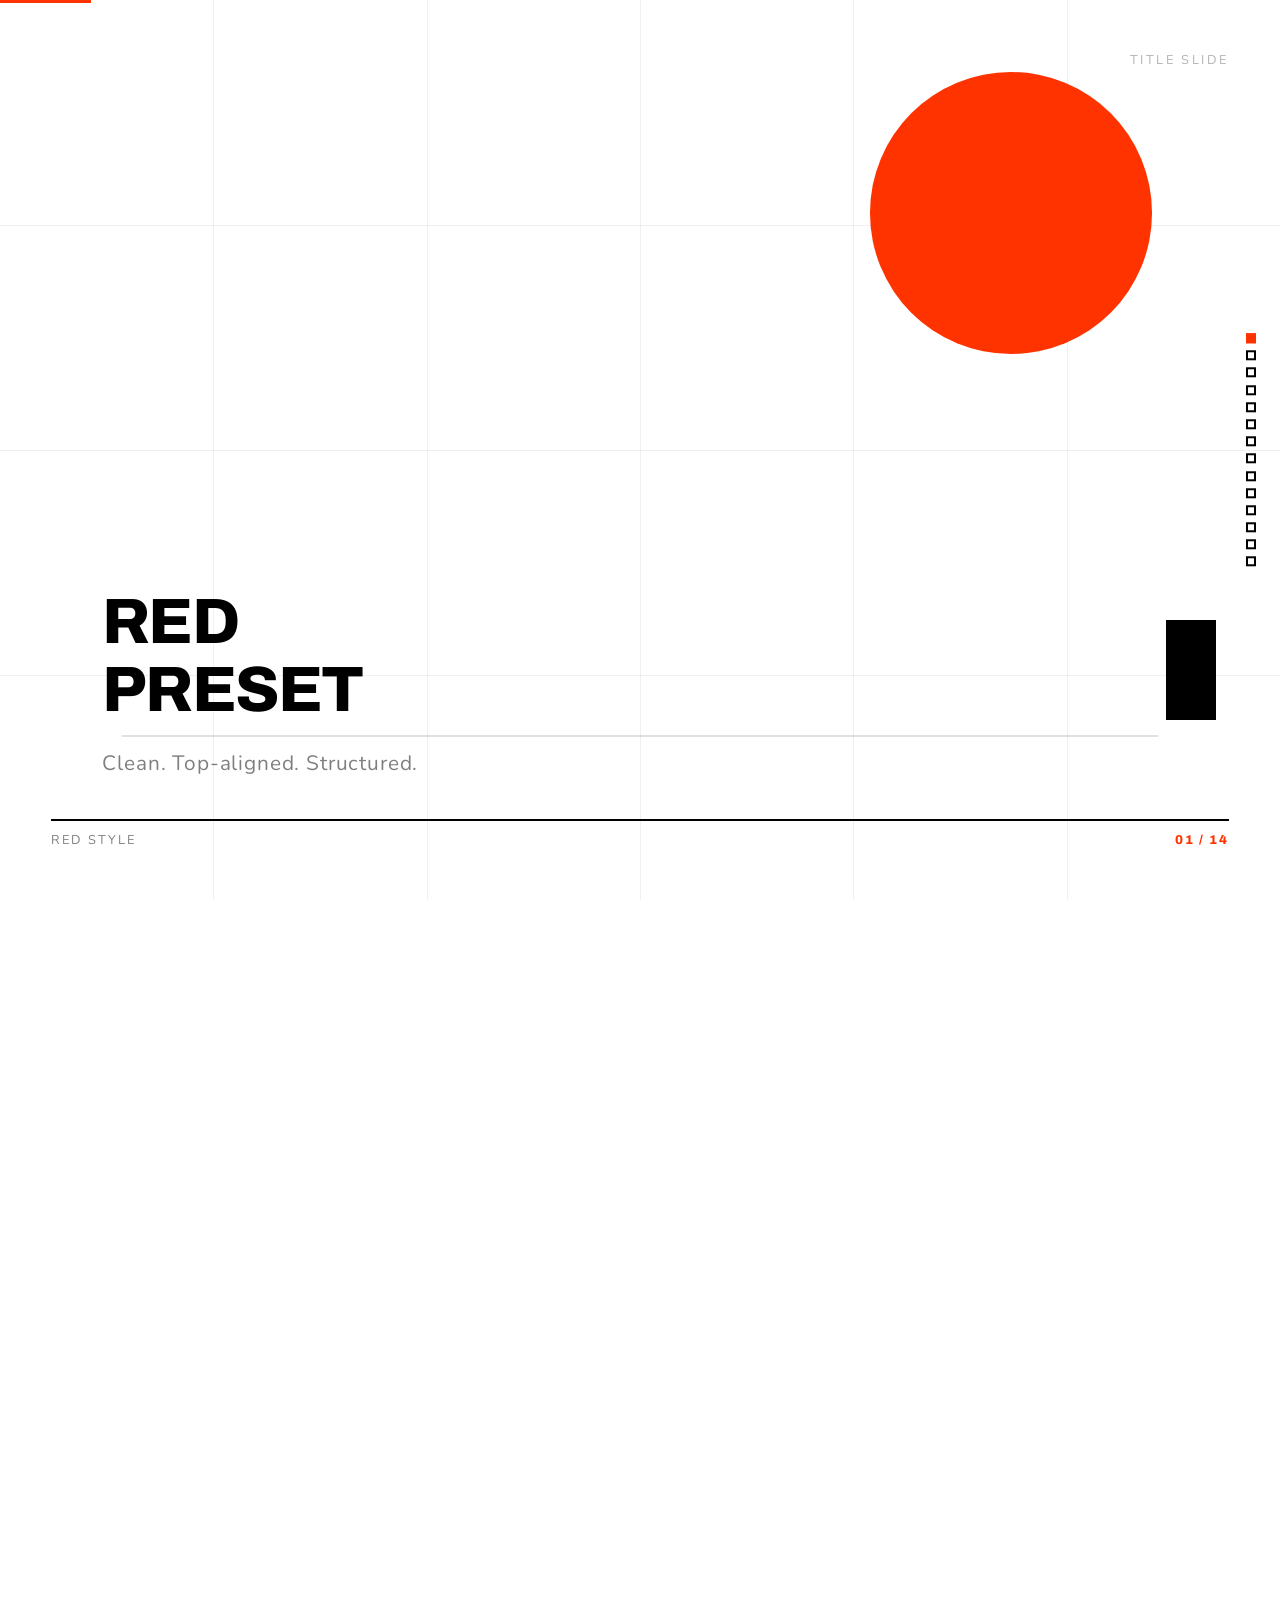
==== commit 62eb795c: "Add Blue + Black Midnight presets, rename Default to Red, fix all review issues New presets: - Blue " ====
--- a/style-samples/00-default.html
+++ b/style-samples/00-default.html
@@ -3,7 +3,7 @@
 <head>
     <meta charset="UTF-8">
     <meta name="viewport" content="width=device-width, initial-scale=1.0">
-    <title>Default - All Layouts</title>
+    <title>Red - All Layouts</title>
 
     <!-- Google Fonts: Archivo (display) + Nunito (body) -->
     <link rel="preconnect" href="https://fonts.googleapis.com">
@@ -1453,12 +1453,12 @@
         <div class="geo-rect decorative"></div>
         <div class="section-title">Title Slide</div>
         <div class="slide-content">
-            <h1 class="reveal">Default<br>Preset</h1>
+            <h1 class="reveal">Red<br>Preset</h1>
             <div class="title-barline reveal"></div>
             <p class="subtitle reveal">Clean. Top-aligned. Structured.</p>
         </div>
         <div class="bottom-rule">
-            <span>Default Style</span>
+            <span>Red Style</span>
 
             <span class="slide-num">01 / 14</span>
         </div>
@@ -1929,7 +1929,7 @@
                     <div class="code-tab">Layout</div>
                     <div class="code-tab">Grid</div>
                 </div>
-                <pre><span class="cm">/* Default — top-aligned Swiss Modern variant */</span>
+                <pre><span class="cm">/* Red — top-aligned Swiss Modern variant */</span>
 <span class="kw">:root</span> {
     <span class="fn">--bg</span>:      <span class="str">#ffffff</span>;
     <span class="fn">--text</span>:    <span class="str">#000000</span>;
